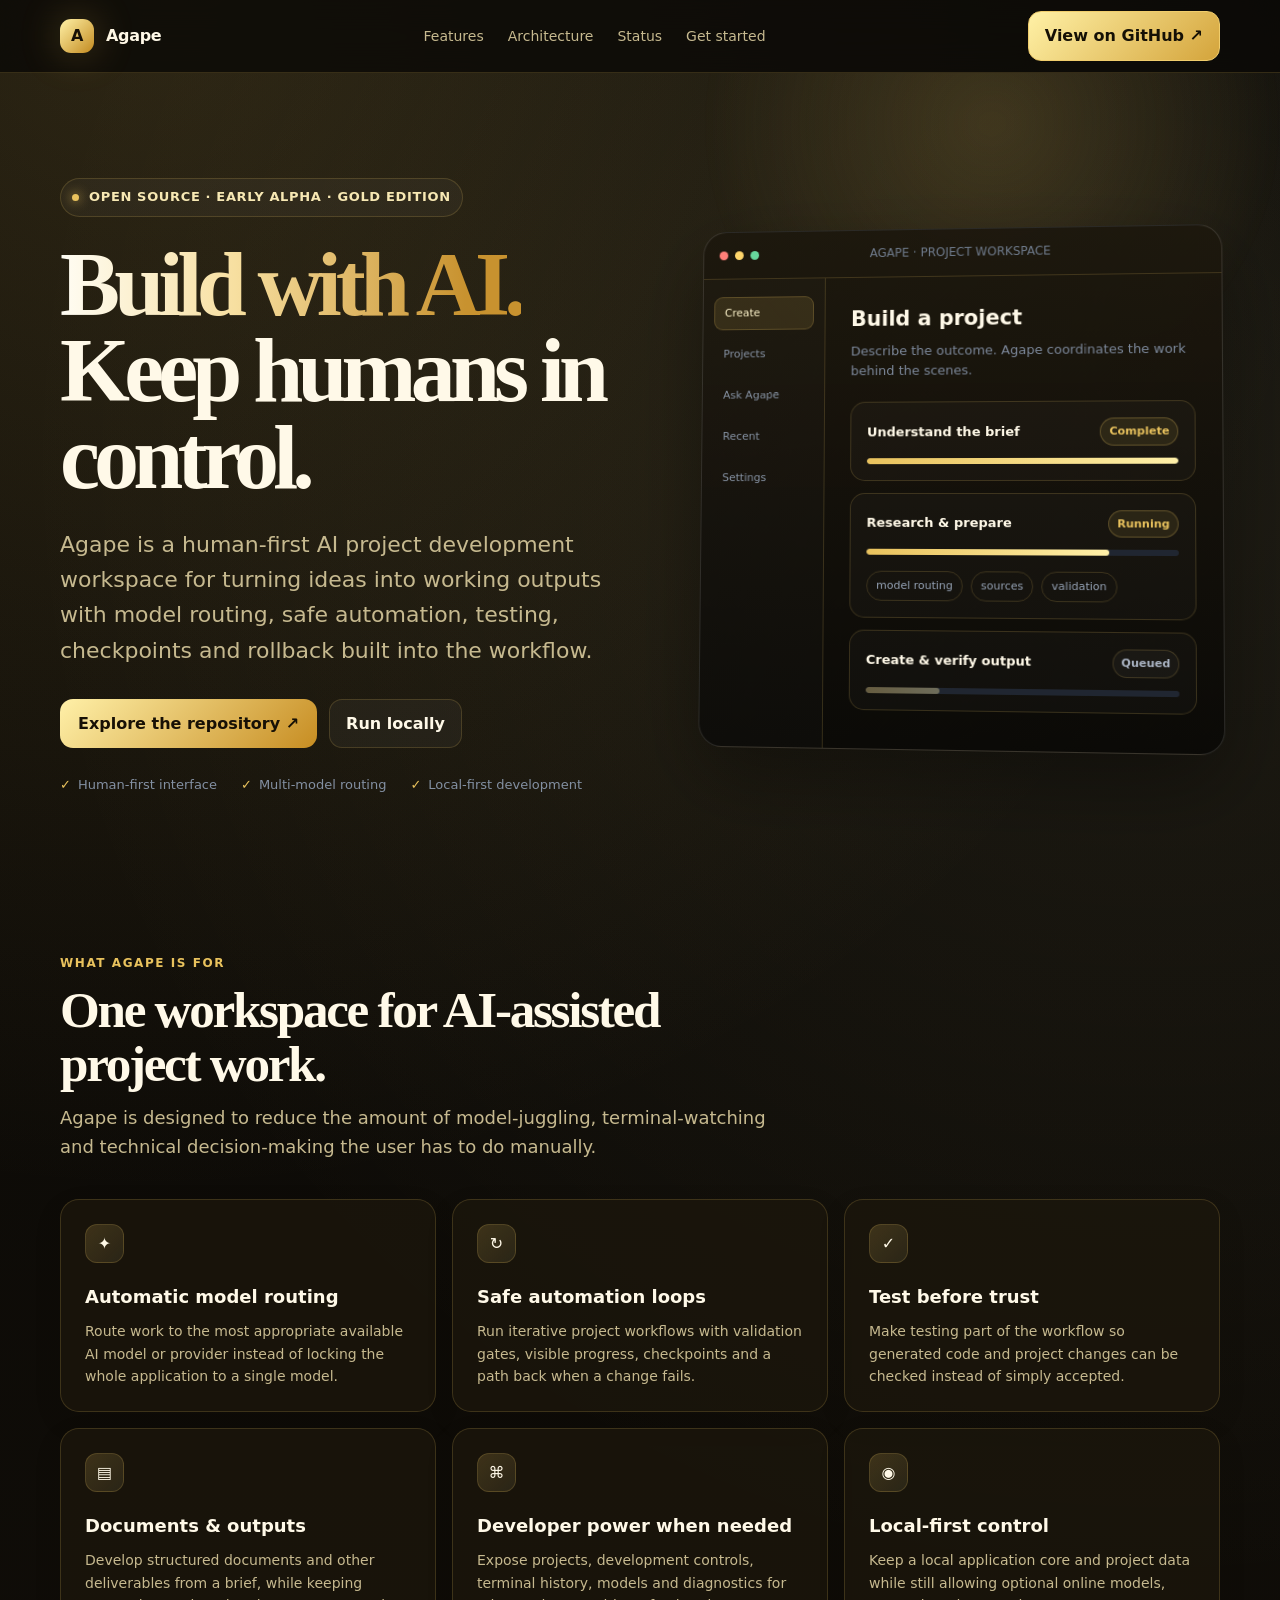
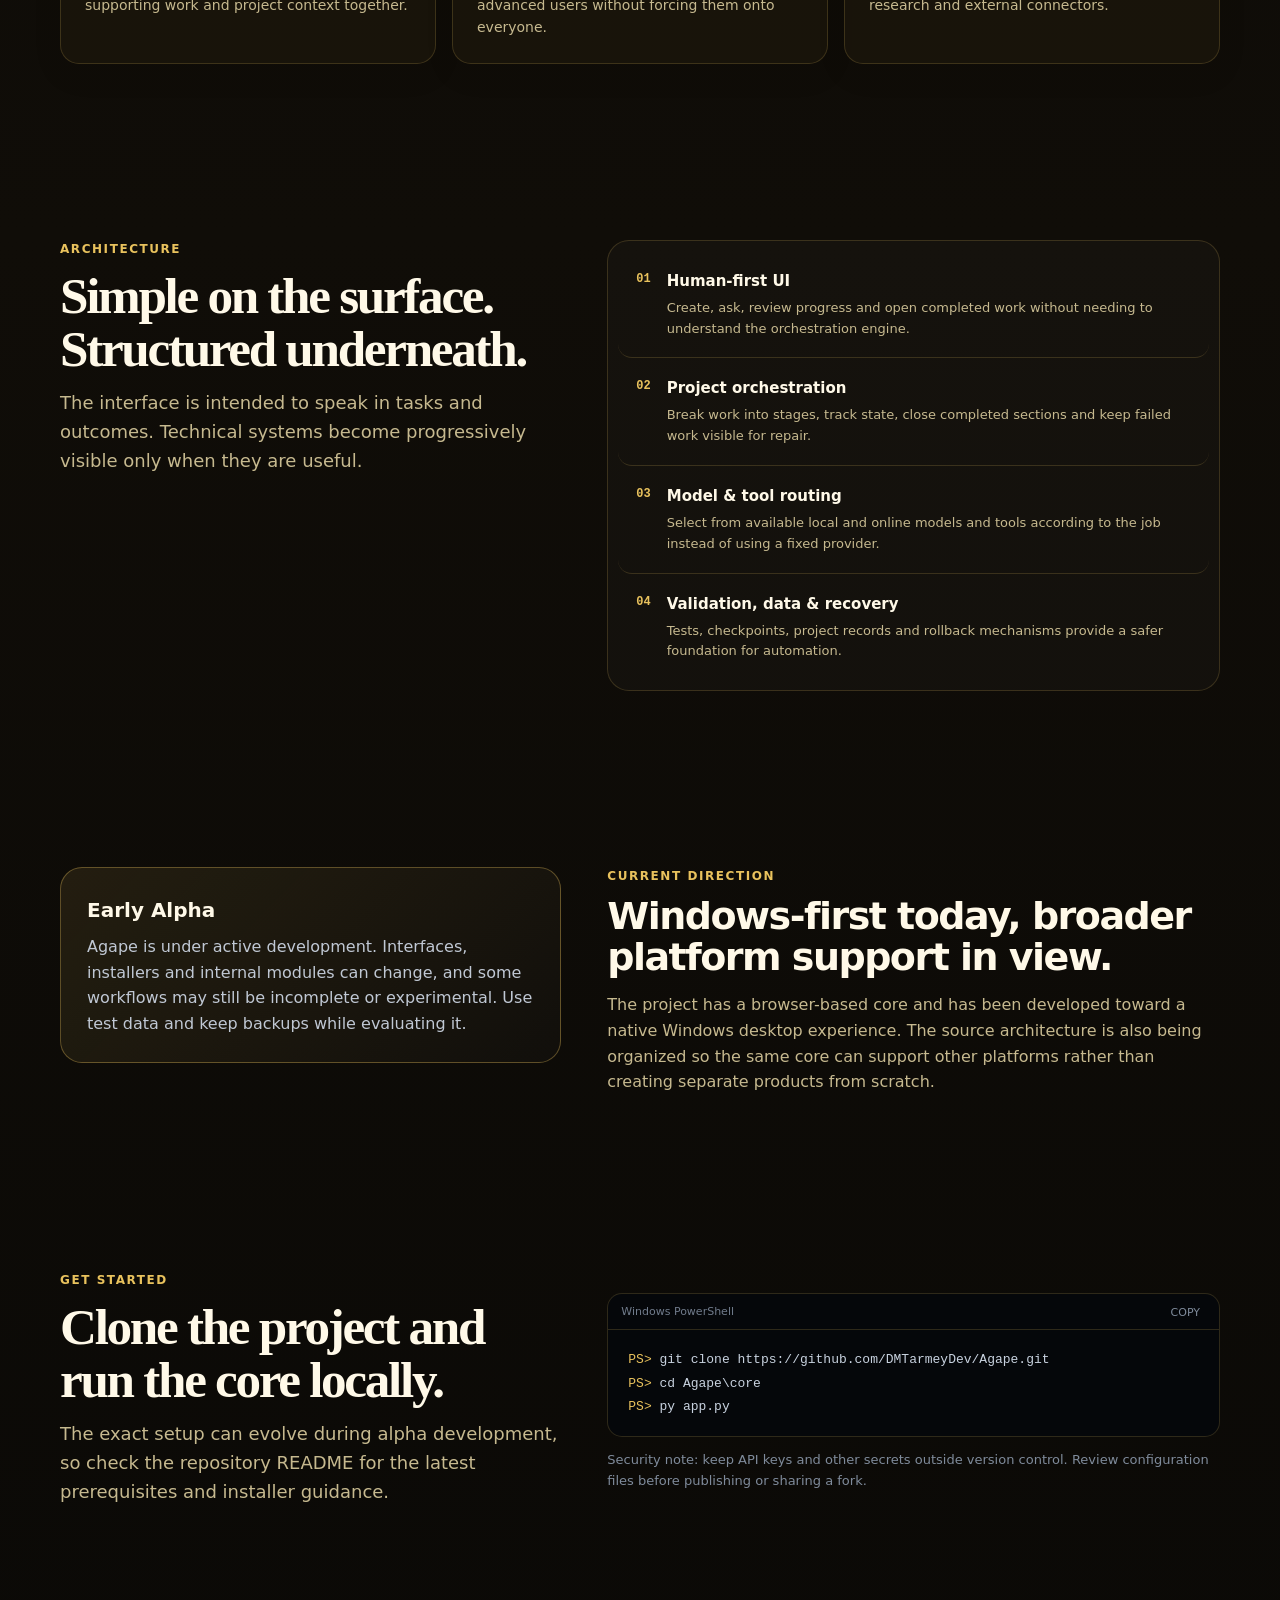
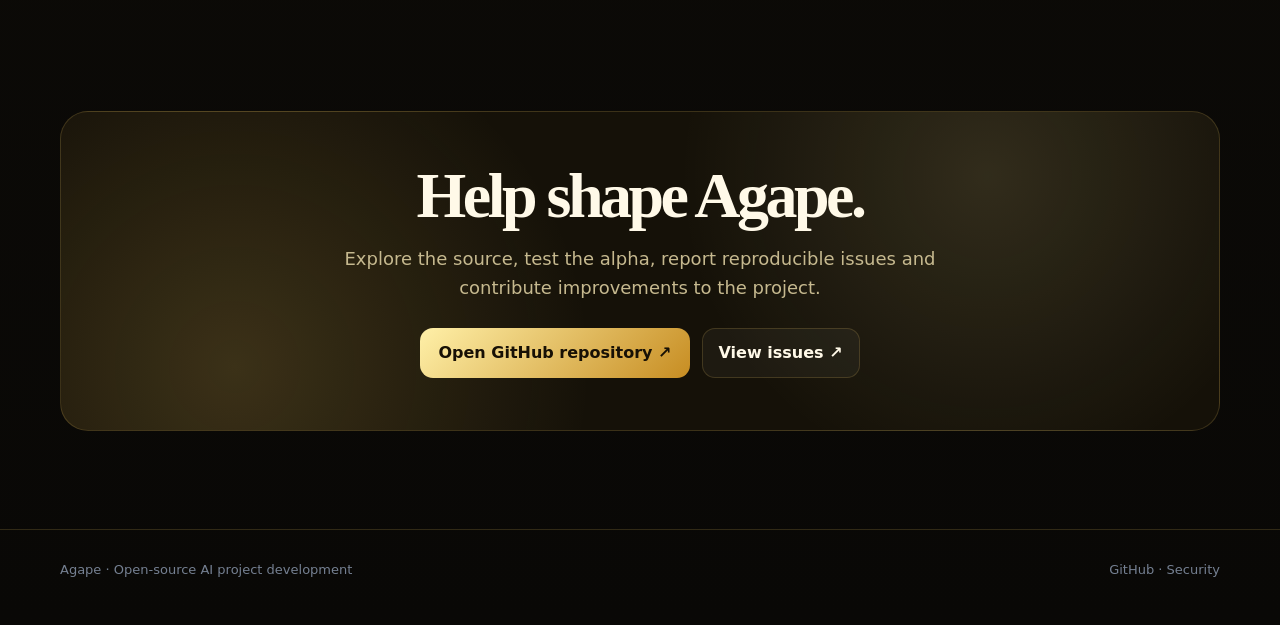
==== website/index.html @ f9513ef5 "Agape latest complete rebuild with recovered projects and runtime fixes" ====
<!doctype html>
<html lang="en">
<head>
  <meta charset="utf-8" />
  <meta name="viewport" content="width=device-width, initial-scale=1" />
  <meta name="description" content="Agape is an open-source AI project development workspace focused on human-first workflows, model routing, safe automation, testing, checkpoints and rollback." />
  <meta name="theme-color" content="#0a0d12" />
  <title>Agape — Premium human-first AI project development</title>
  <style>
    :root{
      --bg:#090806;--bg2:#12100b;--panel:rgba(28,23,13,.76);--panel2:#1b160c;
      --text:#fff9e8;--muted:#c6b98f;--line:rgba(233,194,93,.18);
      --accent:#e9c25d;--accent2:#fff0a8;--warn:#d9a62e;--max:1160px;
      --shadow:0 30px 80px rgba(0,0,0,.35)
    }
    *{box-sizing:border-box} html{scroll-behavior:smooth}
    body{margin:0;background:radial-gradient(circle at 12% 0%,rgba(233,194,93,.16),transparent 30%),radial-gradient(circle at 90% 12%,rgba(255,240,168,.08),transparent 32%),linear-gradient(180deg,#090806 0%,#100d08 48%,#090806 100%);color:var(--text);font:16px/1.6 Inter,ui-sans-serif,system-ui,-apple-system,BlinkMacSystemFont,"Segoe UI",sans-serif}
    a{color:inherit;text-decoration:none} button{font:inherit}
    .wrap{width:min(calc(100% - 40px),var(--max));margin:auto}
    .nav{position:sticky;top:0;z-index:20;background:rgba(9,8,6,.78);backdrop-filter:blur(18px);border-bottom:1px solid var(--line)}
    .navin{height:72px;display:flex;align-items:center;justify-content:space-between;gap:24px}
    .brand{display:flex;align-items:center;gap:12px;font-weight:760;letter-spacing:-.02em}
    .mark{width:34px;height:34px;border-radius:11px;background:linear-gradient(135deg,#fff1a6,#c38b20);box-shadow:0 0 40px rgba(233,194,93,.28);position:relative}
    .mark:after{content:"A";position:absolute;inset:0;display:grid;place-items:center;color:#171005;font-weight:900}
    .links{display:flex;gap:24px;color:var(--muted);font-size:14px}.links a:hover{color:var(--text)}
    .navcta,.btn{display:inline-flex;align-items:center;justify-content:center;gap:9px;border-radius:13px;border:1px solid var(--line);padding:11px 16px;font-weight:700;transition:.2s ease}
    .navcta{background:linear-gradient(135deg,#fff1a6,#d4a43b);color:#151005;border-color:#f0cd6c}.navcta:hover,.btn.primary:hover{transform:translateY(-1px);box-shadow:0 10px 30px rgba(255,255,255,.12)}
    .hero{padding:105px 0 70px;position:relative;overflow:hidden}.hero:before{content:"";position:absolute;inset:-20% -10% auto 45%;height:420px;background:radial-gradient(circle,rgba(233,194,93,.16),transparent 62%);filter:blur(8px);pointer-events:none}
    .hero-grid{display:grid;grid-template-columns:1.05fr .95fr;gap:56px;align-items:center}
    .eyebrow{display:inline-flex;align-items:center;gap:10px;color:#f7e8b3;font-size:13px;font-weight:700;letter-spacing:.05em;text-transform:uppercase;border:1px solid var(--line);background:rgba(255,255,255,.035);padding:8px 11px;border-radius:999px}
    .dot{width:7px;height:7px;background:var(--accent);border-radius:50%;box-shadow:0 0 12px var(--accent)}
    h1{font-family:Georgia,"Times New Roman",serif;font-weight:600;font-size:clamp(52px,7.3vw,90px);line-height:.96;letter-spacing:-.065em;margin:25px 0 26px;max-width:780px}
    .grad{background:linear-gradient(90deg,#fffdf4 0%,#f7dfa0 38%,#c8922f 88%);-webkit-background-clip:text;background-clip:text;color:transparent}
    .lead{font-size:clamp(18px,2vw,22px);color:var(--muted);max-width:700px;margin:0 0 31px}
    .actions{display:flex;flex-wrap:wrap;gap:12px}.btn{background:rgba(255,255,255,.04)}.btn:hover{background:rgba(255,255,255,.075)}.btn.primary{background:linear-gradient(135deg,#fff0a8,#c78d22);color:#171005;border:0;padding:12px 18px}
    .micro{display:flex;flex-wrap:wrap;gap:14px 24px;margin-top:27px;color:#8390a2;font-size:13px}.micro span:before{content:"✓";color:var(--accent);margin-right:7px}
    .app{border:1px solid rgba(255,255,255,.13);background:linear-gradient(180deg,rgba(28,23,13,.96),rgba(10,9,6,.98));border-radius:24px;box-shadow:var(--shadow);overflow:hidden;transform:perspective(1100px) rotateY(-4deg) rotateX(2deg)}
    .appbar{height:48px;border-bottom:1px solid var(--line);display:flex;align-items:center;padding:0 16px;gap:7px}.lamp{width:9px;height:9px;border-radius:50%;background:#344052}.lamp:first-child{background:#ff7f78}.lamp:nth-child(2){background:#ffd66b}.lamp:nth-child(3){background:#67d79d}.apptitle{margin:auto;color:#6f7b8c;font-size:12px;padding-right:46px}
    .appbody{display:grid;grid-template-columns:126px 1fr;min-height:440px}.side{border-right:1px solid var(--line);padding:18px 11px;background:rgba(255,255,255,.012)}
    .side .mini{height:34px;border-radius:9px;margin-bottom:8px;color:#8894a5;font-size:11px;display:flex;align-items:center;padding:0 10px}.side .mini.on{background:rgba(233,194,93,.12);color:#fff5cc;border:1px solid rgba(233,194,93,.22)}
    .stage{padding:26px}.stage h3{margin:0 0 5px;font-size:21px}.stage p{margin:0 0 20px;color:#7d899b;font-size:13px}
    .task{border:1px solid var(--line);border-radius:15px;background:rgba(255,255,255,.025);padding:16px;margin-bottom:12px}.taskhead{display:flex;justify-content:space-between;align-items:center;font-size:13px;font-weight:750}.status{color:var(--accent);font-size:11px;border:1px solid rgba(233,194,93,.28);background:rgba(233,194,93,.09);border-radius:999px;padding:4px 8px}.bar{height:6px;background:#202631;border-radius:99px;margin-top:12px;overflow:hidden}.bar i{display:block;height:100%;width:78%;background:linear-gradient(90deg,var(--accent),var(--accent2));border-radius:99px}.chips{display:flex;gap:8px;flex-wrap:wrap;margin-top:16px}.chip{font-size:11px;color:#95a2b5;border:1px solid var(--line);border-radius:999px;padding:5px 9px}
    section{padding:88px 0}.section-head{max-width:720px;margin-bottom:38px}.kicker{color:var(--accent);font-size:12px;letter-spacing:.13em;text-transform:uppercase;font-weight:800}.section-head h2{font-family:Georgia,"Times New Roman",serif;font-weight:600;font-size:clamp(34px,4vw,52px);letter-spacing:-.045em;line-height:1.04;margin:10px 0 14px}.section-head p{color:var(--muted);font-size:18px;margin:0}
    .grid3{display:grid;grid-template-columns:repeat(3,1fr);gap:16px}.card{border:1px solid var(--line);background:var(--panel);border-radius:19px;padding:24px;min-height:210px;box-shadow:0 10px 30px rgba(0,0,0,.08)}.icon{width:39px;height:39px;border-radius:12px;display:grid;place-items:center;background:linear-gradient(135deg,rgba(233,194,93,.18),rgba(255,240,168,.08));border:1px solid var(--line);margin-bottom:20px}.card h3{font-size:18px;margin:0 0 8px}.card p{color:var(--muted);font-size:14px;margin:0}
    .split{display:grid;grid-template-columns:.9fr 1.1fr;gap:46px;align-items:start}.stack{border:1px solid var(--line);border-radius:22px;background:rgba(255,255,255,.025);padding:10px}.layer{display:flex;gap:16px;padding:18px;border-radius:14px;border-bottom:1px solid var(--line)}.layer:last-child{border-bottom:0}.num{font:700 12px/1 ui-monospace,monospace;color:var(--accent);padding-top:4px}.layer h4{margin:0 0 5px;font-size:15px}.layer p{margin:0;color:var(--muted);font-size:13px}
    .callout{border:1px solid rgba(233,194,93,.34);background:linear-gradient(135deg,rgba(233,194,93,.10),rgba(255,255,255,.02));border-radius:22px;padding:26px}.callout strong{display:block;font-size:20px;margin-bottom:8px}.callout p{margin:0;color:#c0c8d4}
    .terminal{margin-top:22px;background:#05070a;border:1px solid var(--line);border-radius:15px;overflow:hidden}.termbar{padding:9px 13px;border-bottom:1px solid var(--line);font-size:11px;color:#717c8c}.code{padding:18px 20px;font:13px/1.8 ui-monospace,SFMono-Regular,Consolas,monospace;color:#c8d2df;overflow:auto}.prompt{color:var(--accent)}.copy{float:right;border:0;background:none;color:#7f8b9b;cursor:pointer;font-size:11px}.copy:hover{color:#fff}
    .cta{padding:78px 0 98px}.ctabox{border:1px solid var(--line);border-radius:28px;padding:52px;background:radial-gradient(circle at 80% 20%,rgba(255,240,168,.12),transparent 32%),radial-gradient(circle at 15% 80%,rgba(233,194,93,.18),transparent 35%),#151108;text-align:center}.ctabox h2{font-family:Georgia,"Times New Roman",serif;font-weight:600;font-size:clamp(38px,5vw,64px);line-height:1;letter-spacing:-.055em;margin:0 0 17px}.ctabox p{color:var(--muted);font-size:18px;max-width:650px;margin:0 auto 26px}
    footer{border-top:1px solid var(--line);padding:30px 0 44px;color:#758092;font-size:13px}.foot{display:flex;justify-content:space-between;gap:20px;flex-wrap:wrap}.foot a:hover{color:#fff}
    .reveal{opacity:0;transform:translateY(14px);transition:.55s ease}.reveal.in{opacity:1;transform:none}
    @media (max-width:900px){.links{display:none}.hero{padding-top:76px}.hero-grid,.split{grid-template-columns:1fr}.app{transform:none;max-width:650px}.grid3{grid-template-columns:1fr 1fr}.appbody{min-height:390px}.ctabox{padding:42px 24px}}
    @media (max-width:620px){.wrap{width:min(calc(100% - 26px),var(--max))}.navin{height:64px}.navcta{font-size:13px;padding:9px 12px}h1{font-size:52px}.hero{padding:58px 0 45px}.grid3{grid-template-columns:1fr}.appbody{grid-template-columns:92px 1fr}.stage{padding:18px}.side{padding:12px 8px}.side .mini{padding:0 7px;font-size:9px}.section-head p,.lead{font-size:17px}section{padding:66px 0}.ctabox h2{font-family:Georgia,"Times New Roman",serif;font-weight:600;font-size:42px}}
  </style>
</head>
<body>
  <nav class="nav">
    <div class="wrap navin">
      <a class="brand" href="#top" aria-label="Agape home"><span class="mark"></span><span>Agape</span></a>
      <div class="links"><a href="#features">Features</a><a href="#architecture">Architecture</a><a href="#status">Status</a><a href="#start">Get started</a></div>
      <a class="navcta" href="https://github.com/DMTarmeyDev/Agape" target="_blank" rel="noopener">View on GitHub ↗</a>
    </div>
  </nav>

  <main id="top">
    <header class="hero">
      <div class="wrap hero-grid">
        <div>
          <div class="eyebrow"><span class="dot"></span> Open source · Early alpha · Gold edition</div>
          <h1><span class="grad">Build with AI.</span><br>Keep humans in control.</h1>
          <p class="lead">Agape is a human-first AI project development workspace for turning ideas into working outputs with model routing, safe automation, testing, checkpoints and rollback built into the workflow.</p>
          <div class="actions">
            <a class="btn primary" href="https://github.com/DMTarmeyDev/Agape" target="_blank" rel="noopener">Explore the repository ↗</a>
            <a class="btn" href="#start">Run locally</a>
          </div>
          <div class="micro"><span>Human-first interface</span><span>Multi-model routing</span><span>Local-first development</span></div>
        </div>

        <div class="app" aria-label="Illustrative Agape interface">
          <div class="appbar"><i class="lamp"></i><i class="lamp"></i><i class="lamp"></i><span class="apptitle">AGAPE · PROJECT WORKSPACE</span></div>
          <div class="appbody">
            <aside class="side"><div class="mini on">Create</div><div class="mini">Projects</div><div class="mini">Ask Agape</div><div class="mini">Recent</div><div class="mini">Settings</div></aside>
            <div class="stage">
              <h3>Build a project</h3><p>Describe the outcome. Agape coordinates the work behind the scenes.</p>
              <div class="task"><div class="taskhead"><span>Understand the brief</span><span class="status">Complete</span></div><div class="bar"><i style="width:100%"></i></div></div>
              <div class="task"><div class="taskhead"><span>Research & prepare</span><span class="status">Running</span></div><div class="bar"><i></i></div><div class="chips"><span class="chip">model routing</span><span class="chip">sources</span><span class="chip">validation</span></div></div>
              <div class="task"><div class="taskhead"><span>Create & verify output</span><span class="status" style="color:#aab4c3;border-color:var(--line);background:rgba(255,255,255,.03)">Queued</span></div><div class="bar"><i style="width:24%;opacity:.35"></i></div></div>
            </div>
          </div>
        </div>
      </div>
    </header>

    <section id="features">
      <div class="wrap">
        <div class="section-head reveal"><div class="kicker">What Agape is for</div><h2>One workspace for AI-assisted project work.</h2><p>Agape is designed to reduce the amount of model-juggling, terminal-watching and technical decision-making the user has to do manually.</p></div>
        <div class="grid3">
          <article class="card reveal"><div class="icon">✦</div><h3>Automatic model routing</h3><p>Route work to the most appropriate available AI model or provider instead of locking the whole application to a single model.</p></article>
          <article class="card reveal"><div class="icon">↻</div><h3>Safe automation loops</h3><p>Run iterative project workflows with validation gates, visible progress, checkpoints and a path back when a change fails.</p></article>
          <article class="card reveal"><div class="icon">✓</div><h3>Test before trust</h3><p>Make testing part of the workflow so generated code and project changes can be checked instead of simply accepted.</p></article>
          <article class="card reveal"><div class="icon">▤</div><h3>Documents & outputs</h3><p>Develop structured documents and other deliverables from a brief, while keeping supporting work and project context together.</p></article>
          <article class="card reveal"><div class="icon">⌘</div><h3>Developer power when needed</h3><p>Expose projects, development controls, terminal history, models and diagnostics for advanced users without forcing them onto everyone.</p></article>
          <article class="card reveal"><div class="icon">◉</div><h3>Local-first control</h3><p>Keep a local application core and project data while still allowing optional online models, research and external connectors.</p></article>
        </div>
      </div>
    </section>

    <section id="architecture">
      <div class="wrap split">
        <div class="section-head reveal"><div class="kicker">Architecture</div><h2>Simple on the surface. Structured underneath.</h2><p>The interface is intended to speak in tasks and outcomes. Technical systems become progressively visible only when they are useful.</p></div>
        <div class="stack reveal">
          <div class="layer"><div class="num">01</div><div><h4>Human-first UI</h4><p>Create, ask, review progress and open completed work without needing to understand the orchestration engine.</p></div></div>
          <div class="layer"><div class="num">02</div><div><h4>Project orchestration</h4><p>Break work into stages, track state, close completed sections and keep failed work visible for repair.</p></div></div>
          <div class="layer"><div class="num">03</div><div><h4>Model & tool routing</h4><p>Select from available local and online models and tools according to the job instead of using a fixed provider.</p></div></div>
          <div class="layer"><div class="num">04</div><div><h4>Validation, data & recovery</h4><p>Tests, checkpoints, project records and rollback mechanisms provide a safer foundation for automation.</p></div></div>
        </div>
      </div>
    </section>

    <section id="status">
      <div class="wrap split">
        <div class="callout reveal"><strong>Early Alpha</strong><p>Agape is under active development. Interfaces, installers and internal modules can change, and some workflows may still be incomplete or experimental. Use test data and keep backups while evaluating it.</p></div>
        <div class="reveal"><div class="kicker">Current direction</div><h2 style="font-size:38px;letter-spacing:-.04em;line-height:1.08;margin:10px 0 14px">Windows-first today, broader platform support in view.</h2><p style="color:var(--muted);margin:0">The project has a browser-based core and has been developed toward a native Windows desktop experience. The source architecture is also being organized so the same core can support other platforms rather than creating separate products from scratch.</p></div>
      </div>
    </section>

    <section id="start">
      <div class="wrap split">
        <div class="section-head reveal"><div class="kicker">Get started</div><h2>Clone the project and run the core locally.</h2><p>The exact setup can evolve during alpha development, so check the repository README for the latest prerequisites and installer guidance.</p></div>
        <div class="reveal">
          <div class="terminal">
            <div class="termbar">Windows PowerShell <button class="copy" data-copy="git clone https://github.com/DMTarmeyDev/Agape.git\ncd Agape\\core\npy app.py">COPY</button></div>
            <div class="code"><span class="prompt">PS&gt;</span> git clone https://github.com/DMTarmeyDev/Agape.git<br><span class="prompt">PS&gt;</span> cd Agape\core<br><span class="prompt">PS&gt;</span> py app.py</div>
          </div>
          <p style="color:#7f8b9b;font-size:13px;margin-top:13px">Security note: keep API keys and other secrets outside version control. Review configuration files before publishing or sharing a fork.</p>
        </div>
      </div>
    </section>

    <section class="cta">
      <div class="wrap">
        <div class="ctabox reveal"><h2>Help shape Agape.</h2><p>Explore the source, test the alpha, report reproducible issues and contribute improvements to the project.</p><div class="actions" style="justify-content:center"><a class="btn primary" href="https://github.com/DMTarmeyDev/Agape" target="_blank" rel="noopener">Open GitHub repository ↗</a><a class="btn" href="https://github.com/DMTarmeyDev/Agape/issues" target="_blank" rel="noopener">View issues ↗</a></div></div>
      </div>
    </section>
  </main>

  <footer><div class="wrap foot"><div>Agape · Open-source AI project development</div><div><a href="https://github.com/DMTarmeyDev/Agape" target="_blank" rel="noopener">GitHub</a> · <a href="https://github.com/DMTarmeyDev/Agape/blob/main/SECURITY.md" target="_blank" rel="noopener">Security</a></div></div></footer>

  <script>
    const io=new IntersectionObserver(es=>es.forEach(e=>{if(e.isIntersecting)e.target.classList.add('in')}),{threshold:.12});
    document.querySelectorAll('.reveal').forEach(el=>io.observe(el));
    document.querySelectorAll('.copy').forEach(b=>b.addEventListener('click',async()=>{try{await navigator.clipboard.writeText(b.dataset.copy);const old=b.textContent;b.textContent='COPIED';setTimeout(()=>b.textContent=old,1400)}catch(e){}}));
  </script>
</body>
</html>
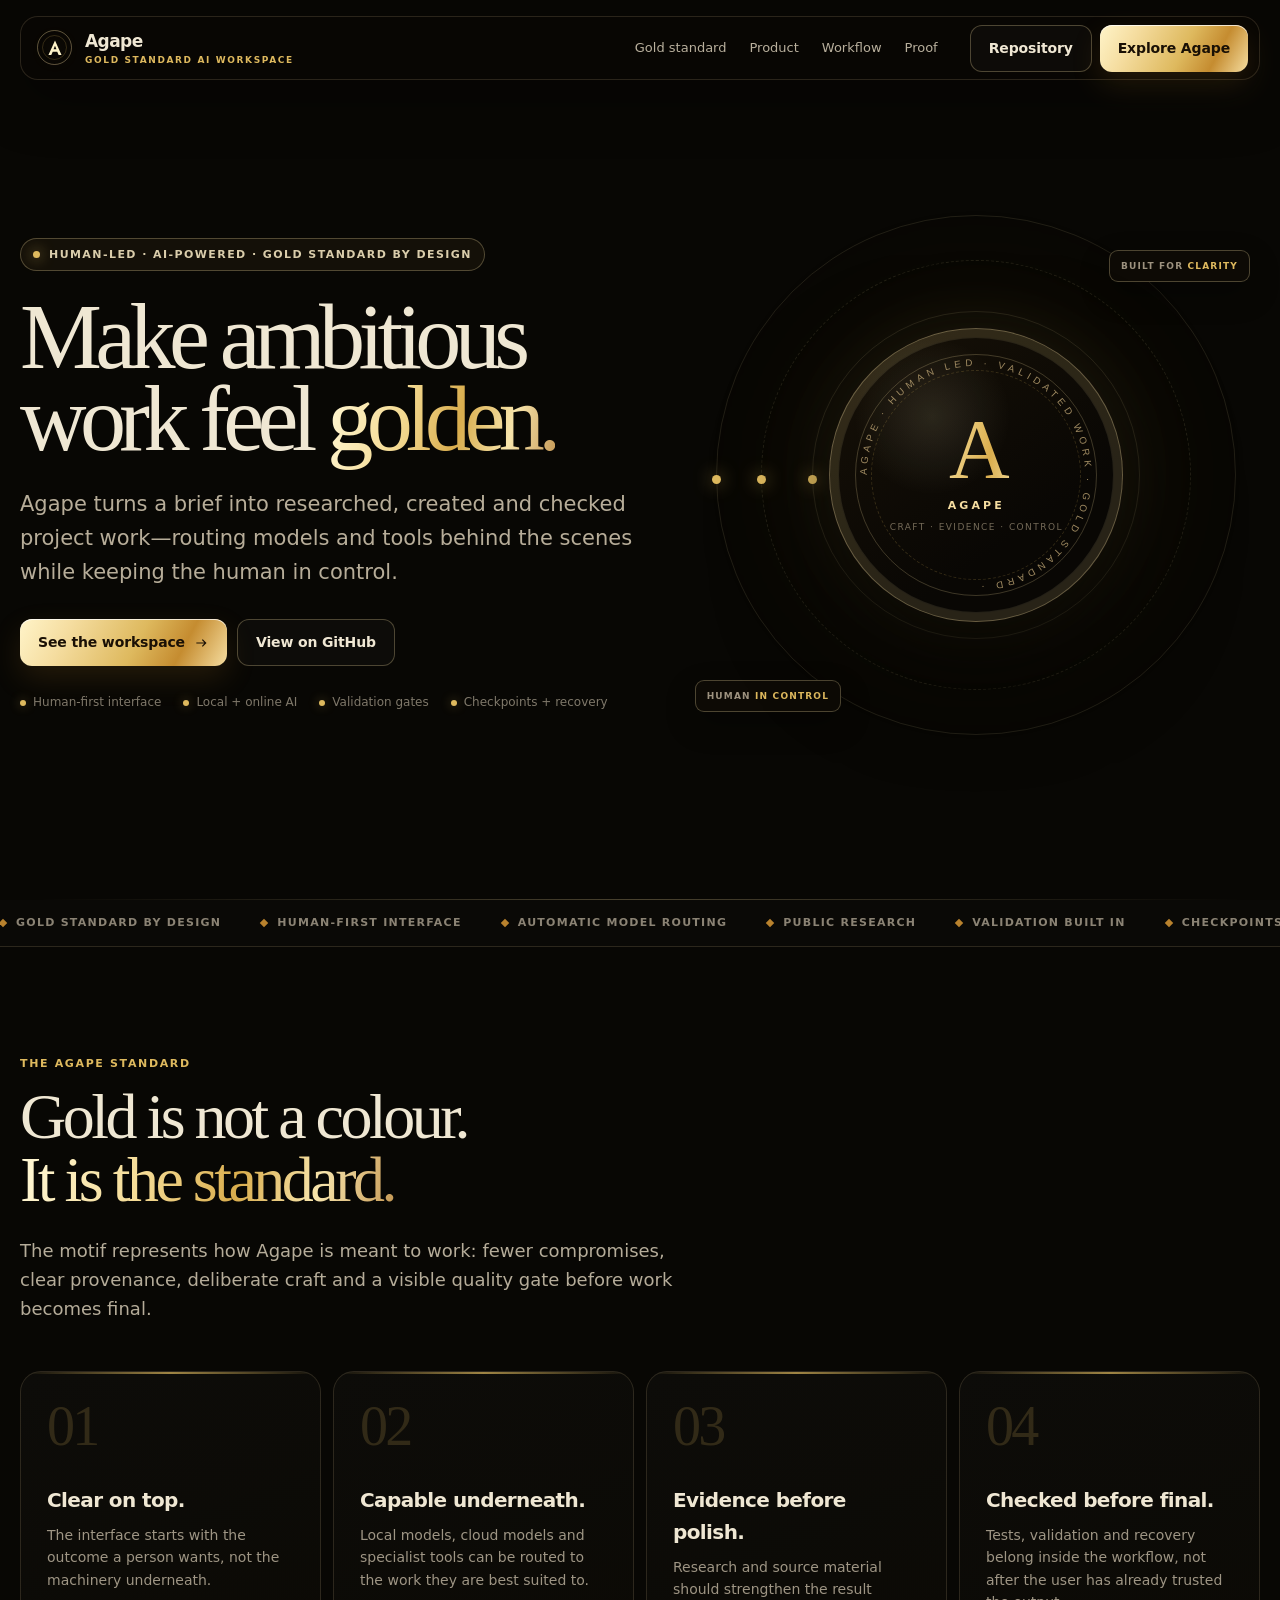
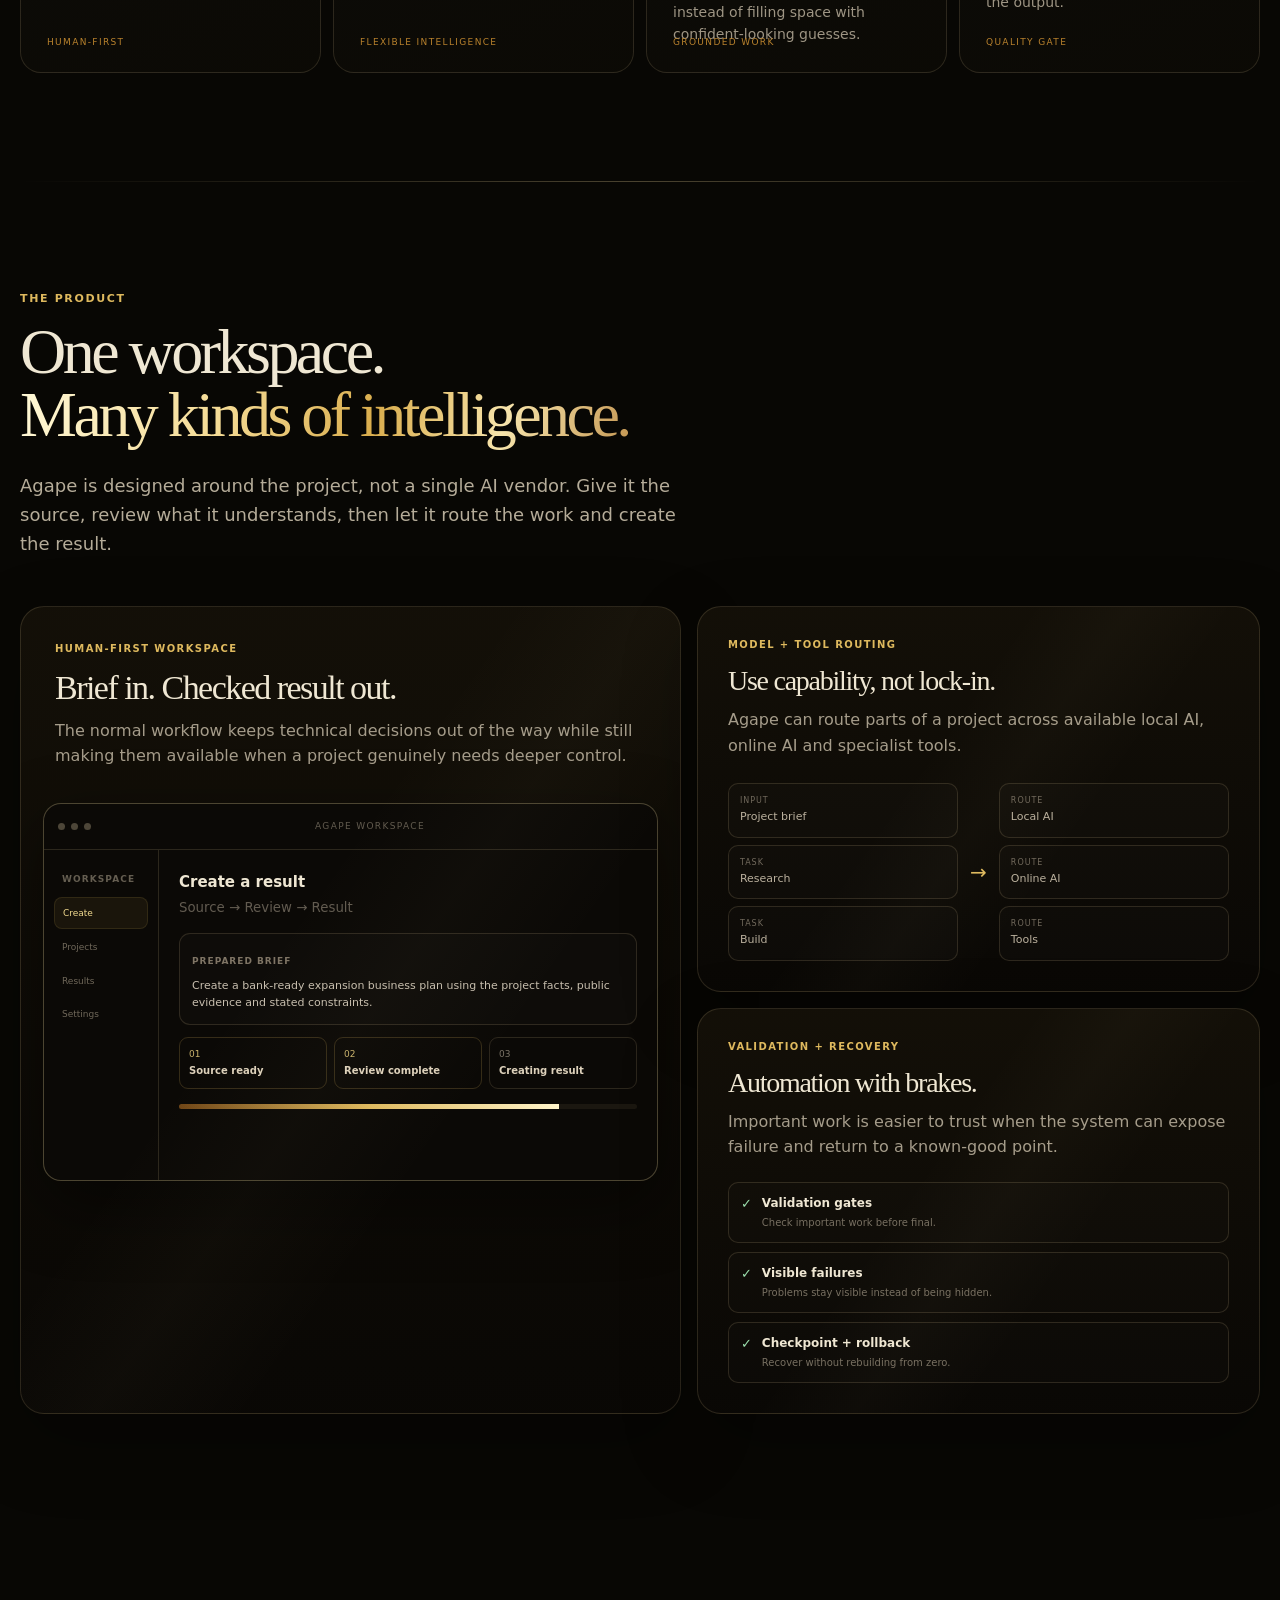
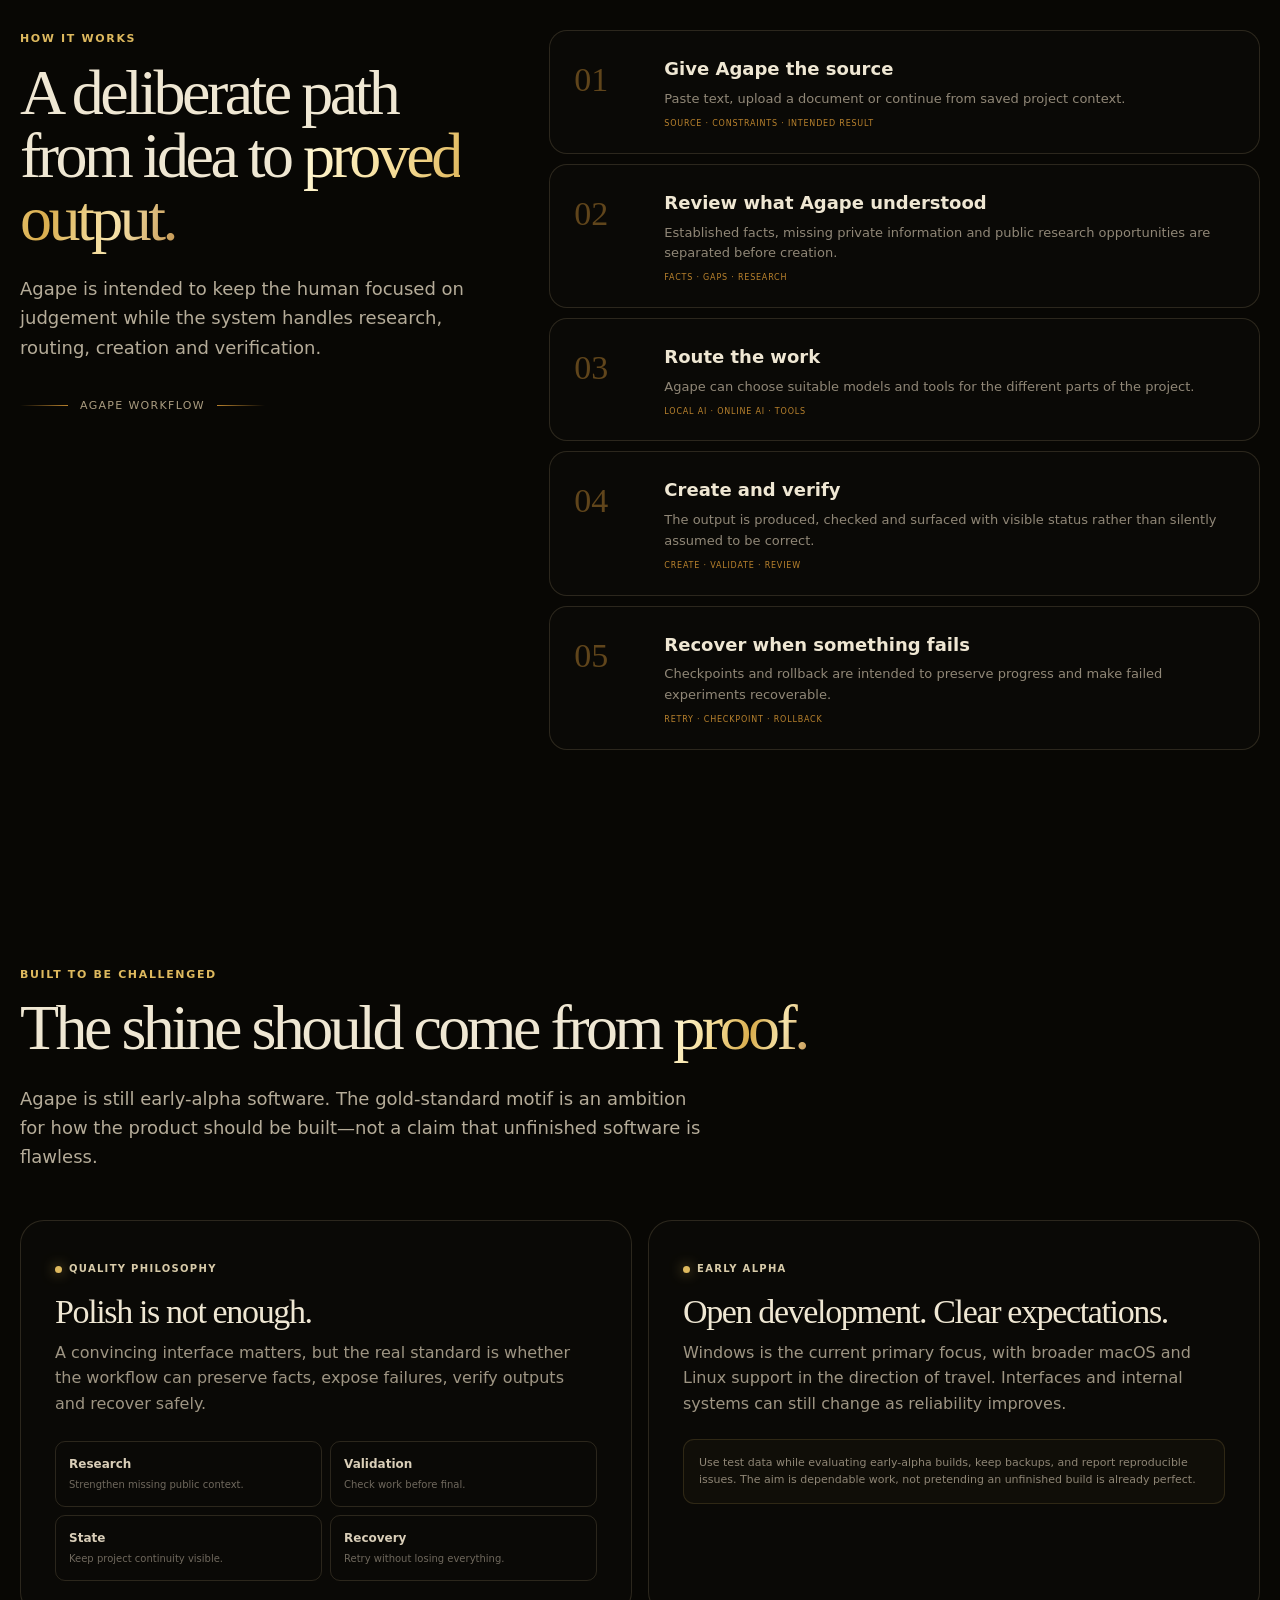
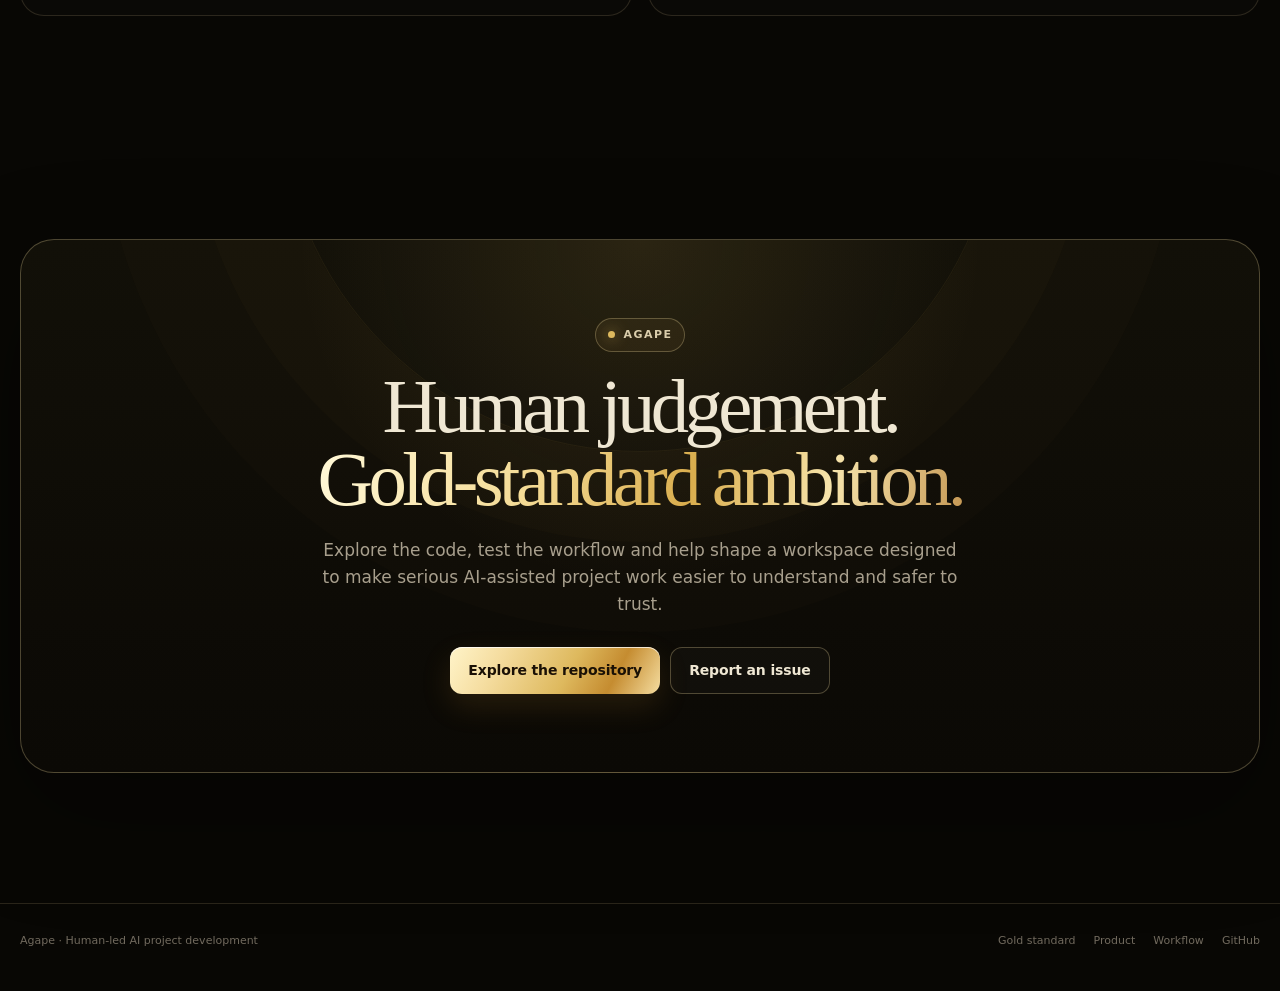
==== commit 9cf4f97f: "Agape v5.6.1 R2.4.3 - reliability, install profiles, web router and gold site" ====
--- a/website/index.html
+++ b/website/index.html
@@ -3,152 +3,236 @@
 <head>
   <meta charset="utf-8" />
   <meta name="viewport" content="width=device-width, initial-scale=1" />
-  <meta name="description" content="Agape is an open-source AI project development workspace focused on human-first workflows, model routing, safe automation, testing, checkpoints and rollback." />
-  <meta name="theme-color" content="#0a0d12" />
-  <title>Agape — Premium human-first AI project development</title>
+  <meta name="description" content="Agape is a human-first AI project workspace for research, creation, model routing, validation, checkpoints and safe automation." />
+  <meta name="theme-color" content="#090704" />
+  <meta name="color-scheme" content="dark" />
+  <meta property="og:title" content="Agape — The gold standard for human-led AI work" />
+  <meta property="og:description" content="One human-first workspace for briefs, research, model routing, creation, validation and recovery." />
+  <meta property="og:type" content="website" />
+  <meta property="og:url" content="https://github.com/DMTarmeyDev/Agape" />
+  <link rel="icon" href="data:image/svg+xml,%3Csvg xmlns='http://www.w3.org/2000/svg' viewBox='0 0 64 64'%3E%3Crect width='64' height='64' rx='18' fill='%23090704'/%3E%3Ccircle cx='32' cy='32' r='23' fill='none' stroke='%23D8B35D' stroke-width='2'/%3E%3Cpath d='M32 13 49 49h-7.4l-3.7-8.3H26L22.3 49H15L32 13Zm0 13.1-3.8 8.7h7.6L32 26.1Z' fill='%23F4DE99'/%3E%3C/svg%3E" />
+  <title>Agape — The gold standard for human-led AI work</title>
   <style>
     :root{
-      --bg:#090806;--bg2:#12100b;--panel:rgba(28,23,13,.76);--panel2:#1b160c;
-      --text:#fff9e8;--muted:#c6b98f;--line:rgba(233,194,93,.18);
-      --accent:#e9c25d;--accent2:#fff0a8;--warn:#d9a62e;--max:1160px;
-      --shadow:0 30px 80px rgba(0,0,0,.35)
+      --ink:#080704;
+      --ink-2:#0e0b06;
+      --ink-3:#151006;
+      --panel:#11100c;
+      --ivory:#fff7df;
+      --cream:#efe7d3;
+      --muted:#a99f8b;
+      --dim:#766f62;
+      --gold-0:#fff4c9;
+      --gold-1:#f5dda0;
+      --gold-2:#deb95e;
+      --gold-3:#b9822d;
+      --gold-4:#6f4516;
+      --line:rgba(245,221,160,.14);
+      --line-2:rgba(245,221,160,.28);
+      --line-3:rgba(245,221,160,.48);
+      --glow:rgba(222,185,94,.15);
+      --success:#9bdfad;
+      --max:1240px;
+      --r:24px;
+      --serif:Georgia,"Times New Roman",serif;
+      --sans:Inter,ui-sans-serif,system-ui,-apple-system,BlinkMacSystemFont,"Segoe UI",sans-serif;
     }
-    *{box-sizing:border-box} html{scroll-behavior:smooth}
-    body{margin:0;background:radial-gradient(circle at 12% 0%,rgba(233,194,93,.16),transparent 30%),radial-gradient(circle at 90% 12%,rgba(255,240,168,.08),transparent 32%),linear-gradient(180deg,#090806 0%,#100d08 48%,#090806 100%);color:var(--text);font:16px/1.6 Inter,ui-sans-serif,system-ui,-apple-system,BlinkMacSystemFont,"Segoe UI",sans-serif}
-    a{color:inherit;text-decoration:none} button{font:inherit}
-    .wrap{width:min(calc(100% - 40px),var(--max));margin:auto}
-    .nav{position:sticky;top:0;z-index:20;background:rgba(9,8,6,.78);backdrop-filter:blur(18px);border-bottom:1px solid var(--line)}
-    .navin{height:72px;display:flex;align-items:center;justify-content:space-between;gap:24px}
-    .brand{display:flex;align-items:center;gap:12px;font-weight:760;letter-spacing:-.02em}
-    .mark{width:34px;height:34px;border-radius:11px;background:linear-gradient(135deg,#fff1a6,#c38b20);box-shadow:0 0 40px rgba(233,194,93,.28);position:relative}
-    .mark:after{content:"A";position:absolute;inset:0;display:grid;place-items:center;color:#171005;font-weight:900}
-    .links{display:flex;gap:24px;color:var(--muted);font-size:14px}.links a:hover{color:var(--text)}
-    .navcta,.btn{display:inline-flex;align-items:center;justify-content:center;gap:9px;border-radius:13px;border:1px solid var(--line);padding:11px 16px;font-weight:700;transition:.2s ease}
-    .navcta{background:linear-gradient(135deg,#fff1a6,#d4a43b);color:#151005;border-color:#f0cd6c}.navcta:hover,.btn.primary:hover{transform:translateY(-1px);box-shadow:0 10px 30px rgba(255,255,255,.12)}
-    .hero{padding:105px 0 70px;position:relative;overflow:hidden}.hero:before{content:"";position:absolute;inset:-20% -10% auto 45%;height:420px;background:radial-gradient(circle,rgba(233,194,93,.16),transparent 62%);filter:blur(8px);pointer-events:none}
-    .hero-grid{display:grid;grid-template-columns:1.05fr .95fr;gap:56px;align-items:center}
-    .eyebrow{display:inline-flex;align-items:center;gap:10px;color:#f7e8b3;font-size:13px;font-weight:700;letter-spacing:.05em;text-transform:uppercase;border:1px solid var(--line);background:rgba(255,255,255,.035);padding:8px 11px;border-radius:999px}
-    .dot{width:7px;height:7px;background:var(--accent);border-radius:50%;box-shadow:0 0 12px var(--accent)}
-    h1{font-family:Georgia,"Times New Roman",serif;font-weight:600;font-size:clamp(52px,7.3vw,90px);line-height:.96;letter-spacing:-.065em;margin:25px 0 26px;max-width:780px}
-    .grad{background:linear-gradient(90deg,#fffdf4 0%,#f7dfa0 38%,#c8922f 88%);-webkit-background-clip:text;background-clip:text;color:transparent}
-    .lead{font-size:clamp(18px,2vw,22px);color:var(--muted);max-width:700px;margin:0 0 31px}
-    .actions{display:flex;flex-wrap:wrap;gap:12px}.btn{background:rgba(255,255,255,.04)}.btn:hover{background:rgba(255,255,255,.075)}.btn.primary{background:linear-gradient(135deg,#fff0a8,#c78d22);color:#171005;border:0;padding:12px 18px}
-    .micro{display:flex;flex-wrap:wrap;gap:14px 24px;margin-top:27px;color:#8390a2;font-size:13px}.micro span:before{content:"✓";color:var(--accent);margin-right:7px}
-    .app{border:1px solid rgba(255,255,255,.13);background:linear-gradient(180deg,rgba(28,23,13,.96),rgba(10,9,6,.98));border-radius:24px;box-shadow:var(--shadow);overflow:hidden;transform:perspective(1100px) rotateY(-4deg) rotateX(2deg)}
-    .appbar{height:48px;border-bottom:1px solid var(--line);display:flex;align-items:center;padding:0 16px;gap:7px}.lamp{width:9px;height:9px;border-radius:50%;background:#344052}.lamp:first-child{background:#ff7f78}.lamp:nth-child(2){background:#ffd66b}.lamp:nth-child(3){background:#67d79d}.apptitle{margin:auto;color:#6f7b8c;font-size:12px;padding-right:46px}
-    .appbody{display:grid;grid-template-columns:126px 1fr;min-height:440px}.side{border-right:1px solid var(--line);padding:18px 11px;background:rgba(255,255,255,.012)}
-    .side .mini{height:34px;border-radius:9px;margin-bottom:8px;color:#8894a5;font-size:11px;display:flex;align-items:center;padding:0 10px}.side .mini.on{background:rgba(233,194,93,.12);color:#fff5cc;border:1px solid rgba(233,194,93,.22)}
-    .stage{padding:26px}.stage h3{margin:0 0 5px;font-size:21px}.stage p{margin:0 0 20px;color:#7d899b;font-size:13px}
-    .task{border:1px solid var(--line);border-radius:15px;background:rgba(255,255,255,.025);padding:16px;margin-bottom:12px}.taskhead{display:flex;justify-content:space-between;align-items:center;font-size:13px;font-weight:750}.status{color:var(--accent);font-size:11px;border:1px solid rgba(233,194,93,.28);background:rgba(233,194,93,.09);border-radius:999px;padding:4px 8px}.bar{height:6px;background:#202631;border-radius:99px;margin-top:12px;overflow:hidden}.bar i{display:block;height:100%;width:78%;background:linear-gradient(90deg,var(--accent),var(--accent2));border-radius:99px}.chips{display:flex;gap:8px;flex-wrap:wrap;margin-top:16px}.chip{font-size:11px;color:#95a2b5;border:1px solid var(--line);border-radius:999px;padding:5px 9px}
-    section{padding:88px 0}.section-head{max-width:720px;margin-bottom:38px}.kicker{color:var(--accent);font-size:12px;letter-spacing:.13em;text-transform:uppercase;font-weight:800}.section-head h2{font-family:Georgia,"Times New Roman",serif;font-weight:600;font-size:clamp(34px,4vw,52px);letter-spacing:-.045em;line-height:1.04;margin:10px 0 14px}.section-head p{color:var(--muted);font-size:18px;margin:0}
-    .grid3{display:grid;grid-template-columns:repeat(3,1fr);gap:16px}.card{border:1px solid var(--line);background:var(--panel);border-radius:19px;padding:24px;min-height:210px;box-shadow:0 10px 30px rgba(0,0,0,.08)}.icon{width:39px;height:39px;border-radius:12px;display:grid;place-items:center;background:linear-gradient(135deg,rgba(233,194,93,.18),rgba(255,240,168,.08));border:1px solid var(--line);margin-bottom:20px}.card h3{font-size:18px;margin:0 0 8px}.card p{color:var(--muted);font-size:14px;margin:0}
-    .split{display:grid;grid-template-columns:.9fr 1.1fr;gap:46px;align-items:start}.stack{border:1px solid var(--line);border-radius:22px;background:rgba(255,255,255,.025);padding:10px}.layer{display:flex;gap:16px;padding:18px;border-radius:14px;border-bottom:1px solid var(--line)}.layer:last-child{border-bottom:0}.num{font:700 12px/1 ui-monospace,monospace;color:var(--accent);padding-top:4px}.layer h4{margin:0 0 5px;font-size:15px}.layer p{margin:0;color:var(--muted);font-size:13px}
-    .callout{border:1px solid rgba(233,194,93,.34);background:linear-gradient(135deg,rgba(233,194,93,.10),rgba(255,255,255,.02));border-radius:22px;padding:26px}.callout strong{display:block;font-size:20px;margin-bottom:8px}.callout p{margin:0;color:#c0c8d4}
-    .terminal{margin-top:22px;background:#05070a;border:1px solid var(--line);border-radius:15px;overflow:hidden}.termbar{padding:9px 13px;border-bottom:1px solid var(--line);font-size:11px;color:#717c8c}.code{padding:18px 20px;font:13px/1.8 ui-monospace,SFMono-Regular,Consolas,monospace;color:#c8d2df;overflow:auto}.prompt{color:var(--accent)}.copy{float:right;border:0;background:none;color:#7f8b9b;cursor:pointer;font-size:11px}.copy:hover{color:#fff}
-    .cta{padding:78px 0 98px}.ctabox{border:1px solid var(--line);border-radius:28px;padding:52px;background:radial-gradient(circle at 80% 20%,rgba(255,240,168,.12),transparent 32%),radial-gradient(circle at 15% 80%,rgba(233,194,93,.18),transparent 35%),#151108;text-align:center}.ctabox h2{font-family:Georgia,"Times New Roman",serif;font-weight:600;font-size:clamp(38px,5vw,64px);line-height:1;letter-spacing:-.055em;margin:0 0 17px}.ctabox p{color:var(--muted);font-size:18px;max-width:650px;margin:0 auto 26px}
-    footer{border-top:1px solid var(--line);padding:30px 0 44px;color:#758092;font-size:13px}.foot{display:flex;justify-content:space-between;gap:20px;flex-wrap:wrap}.foot a:hover{color:#fff}
-    .reveal{opacity:0;transform:translateY(14px);transition:.55s ease}.reveal.in{opacity:1;transform:none}
-    @media (max-width:900px){.links{display:none}.hero{padding-top:76px}.hero-grid,.split{grid-template-columns:1fr}.app{transform:none;max-width:650px}.grid3{grid-template-columns:1fr 1fr}.appbody{min-height:390px}.ctabox{padding:42px 24px}}
-    @media (max-width:620px){.wrap{width:min(calc(100% - 26px),var(--max))}.navin{height:64px}.navcta{font-size:13px;padding:9px 12px}h1{font-size:52px}.hero{padding:58px 0 45px}.grid3{grid-template-columns:1fr}.appbody{grid-template-columns:92px 1fr}.stage{padding:18px}.side{padding:12px 8px}.side .mini{padding:0 7px;font-size:9px}.section-head p,.lead{font-size:17px}section{padding:66px 0}.ctabox h2{font-family:Georgia,"Times New Roman",serif;font-weight:600;font-size:42px}}
+    *{box-sizing:border-box}
+    html{scroll-behavior:smooth;background:var(--ink)}
+    body{margin:0;background:var(--ink);color:var(--cream);font-family:var(--sans);font-size:16px;line-height:1.6;overflow-x:hidden}
+    body:before{content:"";position:fixed;inset:0;pointer-events:none;z-index:-4;background:
+      radial-gradient(900px 620px at 50% -160px,rgba(222,185,94,.17),transparent 68%),
+      radial-gradient(700px 520px at -10% 44%,rgba(185,130,45,.08),transparent 70%),
+      radial-gradient(800px 600px at 110% 72%,rgba(245,221,160,.05),transparent 74%),
+      linear-gradient(180deg,#0b0804 0%,#080704 54%,#090704 100%)}
+    body:after{content:"";position:fixed;inset:0;pointer-events:none;z-index:-3;opacity:.22;background-image:url("data:image/svg+xml,%3Csvg xmlns='http://www.w3.org/2000/svg' width='180' height='180' viewBox='0 0 180 180'%3E%3Cfilter id='n'%3E%3CfeTurbulence type='fractalNoise' baseFrequency='.85' numOctaves='4' stitchTiles='stitch'/%3E%3C/filter%3E%3Crect width='100%25' height='100%25' filter='url(%23n)' opacity='.055'/%3E%3C/svg%3E")}
+    a{color:inherit;text-decoration:none}.shell{width:min(calc(100% - 40px),var(--max));margin:auto}.sr-only{position:absolute;width:1px;height:1px;padding:0;margin:-1px;overflow:hidden;clip:rect(0,0,0,0);white-space:nowrap;border:0}
+    ::selection{background:rgba(222,185,94,.28);color:#fff}
+
+    /* hallmark navigation */
+    .nav{position:fixed;z-index:100;inset:16px 0 auto;pointer-events:none}
+    .nav-inner{height:64px;display:flex;align-items:center;gap:22px;padding:0 11px 0 14px;background:rgba(9,7,4,.78);border:1px solid var(--line);border-radius:18px;backdrop-filter:blur(22px) saturate(125%);box-shadow:0 18px 55px rgba(0,0,0,.34);pointer-events:auto}
+    .brand{display:flex;align-items:center;gap:11px;font-weight:850;letter-spacing:-.035em;white-space:nowrap}.brand-mark{width:39px;height:39px;display:grid;place-items:center;position:relative}.brand-mark:before,.brand-mark:after{content:"";position:absolute;border-radius:50%;inset:2px;border:1px solid rgba(245,221,160,.36)}.brand-mark:after{inset:7px;border-color:rgba(222,185,94,.2)}.brand-mark svg{width:22px;position:relative;z-index:2;filter:drop-shadow(0 0 10px rgba(222,185,94,.22))}.brand span{font-size:17px}.brand small{font-size:9px;letter-spacing:.18em;text-transform:uppercase;color:var(--gold-2);font-weight:800;display:block;margin-top:-2px}
+    .navlinks{display:flex;gap:3px;margin-left:auto}.navlinks a{padding:9px 10px;color:#b9b09d;font-size:13px;border-radius:9px;transition:.2s}.navlinks a:hover{background:rgba(255,255,255,.035);color:var(--ivory)}
+    .nav-actions{display:flex;gap:8px}.btn{display:inline-flex;align-items:center;justify-content:center;gap:8px;min-height:47px;padding:0 18px;border:1px solid var(--line-2);border-radius:12px;background:rgba(255,255,255,.022);font-weight:790;font-size:14px;letter-spacing:-.01em;transition:.22s ease}.btn:hover{transform:translateY(-2px);border-color:var(--line-3);background:rgba(255,255,255,.04)}.btn.gold{border:0;color:#1a1005;background:linear-gradient(118deg,var(--gold-0) 0%,var(--gold-1) 23%,var(--gold-2) 56%,#c58c30 77%,var(--gold-1) 100%);box-shadow:0 12px 30px rgba(185,130,45,.16),inset 0 1px 0 rgba(255,255,255,.75)}.btn.gold:hover{box-shadow:0 17px 42px rgba(185,130,45,.24),inset 0 1px 0 rgba(255,255,255,.8)}.btn svg{width:16px;height:16px}
+    .menu{display:none;width:42px;height:42px;border:1px solid var(--line);border-radius:11px;background:transparent;color:var(--cream);align-items:center;justify-content:center}
+
+    /* reusable gold language */
+    .gold-text{color:transparent;background:linear-gradient(103deg,#fff7d4 2%,#f4da93 34%,#d9ad4d 58%,#f7e4ab 79%,#a86c22 112%);background-clip:text;-webkit-background-clip:text}
+    .eyebrow{display:inline-flex;align-items:center;gap:9px;padding:7px 12px;border:1px solid var(--line-2);border-radius:999px;background:rgba(222,185,94,.055);font-size:11px;font-weight:820;letter-spacing:.13em;text-transform:uppercase;color:#dacdab}.eyebrow i{width:7px;height:7px;border-radius:50%;background:var(--gold-2);box-shadow:0 0 14px rgba(222,185,94,.8)}
+    .section-tag{font-size:11px;letter-spacing:.15em;text-transform:uppercase;color:var(--gold-2);font-weight:850;margin-bottom:14px}.section-title{font-family:var(--serif);font-size:clamp(39px,5vw,68px);line-height:.98;letter-spacing:-.055em;font-weight:500;margin:0;max-width:900px}.section-copy{max-width:690px;color:#b5ac99;font-size:18px;line-height:1.62;margin:24px 0 0}.section-head{margin-bottom:48px}
+    .hallmark{display:inline-flex;align-items:center;gap:12px;color:#aa9c80;font-size:11px;letter-spacing:.12em;text-transform:uppercase}.hallmark:before,.hallmark:after{content:"";width:48px;height:1px;background:linear-gradient(90deg,transparent,var(--gold-3))}.hallmark:after{background:linear-gradient(90deg,var(--gold-3),transparent)}
+
+    /* hero */
+    .hero{min-height:100vh;display:grid;align-items:center;padding:130px 0 80px;position:relative;isolation:isolate}
+    .hero:after{content:"";position:absolute;left:50%;bottom:0;transform:translateX(-50%);width:min(94%,1380px);height:1px;background:linear-gradient(90deg,transparent,var(--line-2),transparent)}
+    .hero-grid{display:grid;grid-template-columns:minmax(0,1.04fr) minmax(430px,.96fr);gap:58px;align-items:center}
+    .hero h1{font-family:var(--serif);font-size:clamp(58px,7.2vw,104px);font-weight:500;letter-spacing:-.072em;line-height:.89;margin:25px 0 28px;max-width:830px}.hero p{max-width:690px;color:#b7ad99;font-size:clamp(18px,2vw,21px);line-height:1.6;margin:0 0 30px}.hero-actions{display:flex;gap:10px;flex-wrap:wrap}.trust{display:flex;gap:12px 22px;flex-wrap:wrap;margin-top:27px}.trust span{font-size:12px;color:#7f786a;display:flex;align-items:center;gap:7px}.trust b{width:6px;height:6px;background:var(--gold-2);border-radius:50%;box-shadow:0 0 11px rgba(222,185,94,.45)}
+
+    /* gold seal / motif */
+    .seal-stage{min-height:590px;position:relative;display:grid;place-items:center}.seal-stage:before{content:"";position:absolute;width:550px;height:550px;border-radius:50%;background:radial-gradient(circle,rgba(222,185,94,.105),rgba(185,130,45,.02) 48%,transparent 70%);filter:blur(4px)}
+    .orbit{position:absolute;border-radius:50%;border:1px solid rgba(245,221,160,.11);animation:spin 36s linear infinite}.orbit.a{width:520px;height:520px}.orbit.b{width:430px;height:430px;animation-direction:reverse;animation-duration:28s;border-style:dashed}.orbit.c{width:328px;height:328px;animation-duration:21s}.orbit:after{content:"";position:absolute;width:9px;height:9px;border-radius:50%;background:var(--gold-2);top:50%;left:-5px;box-shadow:0 0 18px rgba(222,185,94,.7)}
+    @keyframes spin{to{transform:rotate(360deg)}}
+    .seal{width:294px;height:294px;border-radius:50%;position:relative;display:grid;place-items:center;background:radial-gradient(circle at 35% 30%,rgba(255,244,201,.11),transparent 28%),linear-gradient(145deg,#171107,#090704 68%);border:1px solid rgba(245,221,160,.39);box-shadow:0 44px 110px rgba(0,0,0,.55),inset 0 0 0 8px rgba(222,185,94,.025),inset 0 0 0 9px rgba(245,221,160,.11),0 0 90px rgba(222,185,94,.08)}
+    .seal:before{content:"";position:absolute;inset:25px;border-radius:50%;border:1px solid rgba(245,221,160,.22)}.seal:after{content:"";position:absolute;inset:41px;border-radius:50%;border:1px dashed rgba(222,185,94,.19)}
+    .seal-copy{position:relative;z-index:3;text-align:center}.seal-a{font-family:var(--serif);font-size:84px;line-height:.8;font-weight:500;letter-spacing:-.07em}.seal-copy strong{display:block;margin-top:14px;font-size:11px;letter-spacing:.28em;text-transform:uppercase;color:var(--gold-1)}.seal-copy small{display:block;margin-top:5px;color:#746a58;font-size:9px;letter-spacing:.16em;text-transform:uppercase}
+    .seal-word{position:absolute;inset:0;z-index:2;animation:spin 50s linear infinite}.seal-word svg{width:100%;height:100%}.seal-word text{fill:#9f8a61;font-size:10px;letter-spacing:4.4px;font-family:Arial,sans-serif}
+    .stamp{position:absolute;padding:8px 11px;border:1px solid var(--line-2);border-radius:9px;background:#0d0a05;color:#9d927f;font-size:9px;font-weight:800;letter-spacing:.13em;text-transform:uppercase;box-shadow:0 12px 30px rgba(0,0,0,.3)}.stamp.s1{top:70px;right:10px}.stamp.s2{bottom:58px;left:2px}.stamp em{color:var(--gold-2);font-style:normal}
+
+    /* ticker */
+    .ticker{overflow:hidden;border-bottom:1px solid var(--line);background:rgba(255,255,255,.008)}.ticker-track{display:flex;width:max-content;animation:ticker 30s linear infinite;padding:14px 0}.ticker-item{display:flex;align-items:center;gap:10px;margin-right:40px;color:#8b8374;font-size:11px;text-transform:uppercase;letter-spacing:.115em;font-weight:760}.ticker-item i{width:6px;height:6px;transform:rotate(45deg);background:var(--gold-3)}@keyframes ticker{to{transform:translateX(-50%)}}
+
+    section{padding:108px 0;position:relative}.gold-rule{height:1px;background:linear-gradient(90deg,transparent,var(--line-2),transparent)}
+
+    /* gold standard cards */
+    .standards{display:grid;grid-template-columns:repeat(4,1fr);gap:12px}.standard{min-height:270px;padding:26px;border:1px solid var(--line);border-radius:21px;background:linear-gradient(160deg,rgba(255,255,255,.025),rgba(222,185,94,.018));position:relative;overflow:hidden}.standard:before{content:"";position:absolute;left:0;top:0;width:100%;height:2px;background:linear-gradient(90deg,transparent,var(--gold-2),transparent);opacity:.7}.standard-num{font-family:var(--serif);font-size:56px;line-height:1;color:rgba(222,185,94,.18);letter-spacing:-.05em}.standard h3{font-size:20px;letter-spacing:-.03em;margin:30px 0 8px}.standard p{font-size:14px;color:#9e9584;margin:0}.standard small{position:absolute;bottom:22px;font-size:9px;text-transform:uppercase;letter-spacing:.15em;color:var(--gold-3)}
+
+    /* product showcase */
+    .product-grid{display:grid;grid-template-columns:1.08fr .92fr;gap:16px}.panel{border:1px solid var(--line);border-radius:var(--r);background:linear-gradient(180deg,rgba(20,16,8,.96),rgba(10,8,5,.94));box-shadow:0 28px 75px rgba(0,0,0,.3);overflow:hidden;position:relative}.panel:after{content:"";position:absolute;inset:0;pointer-events:none;background:linear-gradient(125deg,transparent 0 40%,rgba(245,221,160,.025) 52%,transparent 65%)}
+    .panel-copy{padding:34px;position:relative;z-index:2}.card-tag{font-size:10px;text-transform:uppercase;letter-spacing:.14em;color:var(--gold-2);font-weight:820}.panel h3{font-family:var(--serif);font-size:34px;line-height:1.04;letter-spacing:-.045em;font-weight:500;margin:13px 0 12px}.panel p{color:#a59c8a;margin:0;max-width:620px}
+    .mock{margin:0 22px 22px;border:1px solid var(--line-2);border-radius:18px;background:#0b0906;box-shadow:0 24px 70px rgba(0,0,0,.45);overflow:hidden}.mock-head{height:46px;border-bottom:1px solid var(--line);display:flex;align-items:center;padding:0 14px;gap:6px}.mock-head i{width:7px;height:7px;border-radius:50%;background:#4d4638}.mock-head span{margin:auto;color:#625b4f;font-size:9px;letter-spacing:.15em;text-transform:uppercase}.mock-body{display:grid;grid-template-columns:115px 1fr;min-height:330px}.mock-side{padding:14px 10px;border-right:1px solid var(--line)}.mock-side b{font-size:9px;display:block;padding:8px;color:#655e51;text-transform:uppercase;letter-spacing:.12em}.mock-side span{display:block;padding:8px;border-radius:8px;color:#6f6759;font-size:9px;margin:3px 0}.mock-side span.on{color:#f0d98e;background:rgba(222,185,94,.07);border:1px solid rgba(222,185,94,.12)}.mock-main{padding:20px}.mock-main h4{margin:0;font-size:15px}.mock-main small{color:#625b50}.brief{margin-top:14px;border:1px solid var(--line);padding:12px;border-radius:11px;background:rgba(255,255,255,.014)}.brief b{font-size:9px;text-transform:uppercase;letter-spacing:.11em;color:#7f7565}.brief p{font-size:11px;color:#c7beae;margin:5px 0 0}.steps{display:grid;grid-template-columns:repeat(3,1fr);gap:7px;margin-top:12px}.step{padding:9px;border:1px solid var(--line);border-radius:9px;font-size:9px;color:#7d7568}.step.done{color:#cbb46d;border-color:rgba(222,185,94,.2)}.step strong{display:block;color:#ddd1bb;font-size:10px;margin-top:2px}.progress{height:5px;background:#1b1710;border-radius:10px;overflow:hidden;margin-top:15px}.progress i{display:block;width:83%;height:100%;background:linear-gradient(90deg,var(--gold-4),var(--gold-2),var(--gold-0))}
+    .stack{display:grid;gap:16px}.mini{padding:30px}.mini h3{font-size:28px}.route{display:grid;grid-template-columns:1fr auto 1fr;gap:12px;align-items:center;margin-top:25px}.route-col{display:grid;gap:7px}.route-box{padding:11px;border:1px solid var(--line);border-radius:10px;background:rgba(255,255,255,.014);font-size:11px;color:#bab09d}.route-box em{display:block;color:#71695c;font-size:8px;text-transform:uppercase;letter-spacing:.12em;font-style:normal}.arrow{color:var(--gold-2);font-size:20px}.checks{display:grid;gap:9px;margin-top:22px}.check{display:flex;gap:10px;align-items:flex-start;padding:11px 12px;border:1px solid var(--line);border-radius:10px;background:rgba(255,255,255,.012)}.check i{font-style:normal;color:var(--success);font-size:13px}.check strong{font-size:12px;display:block}.check span{display:block;color:#776f61;font-size:10px;margin-top:2px}
+
+    /* workflow */
+    .workflow-grid{display:grid;grid-template-columns:.78fr 1.22fr;gap:75px;align-items:start}.workflow-list{display:grid;gap:10px}.work{display:grid;grid-template-columns:72px 1fr;gap:18px;padding:22px 24px;border:1px solid var(--line);border-radius:18px;background:rgba(255,255,255,.012);transition:.2s}.work:hover{transform:translateX(5px);border-color:var(--line-2);background:rgba(222,185,94,.026)}.work-num{font-family:var(--serif);font-size:34px;color:#60451b}.work h3{margin:2px 0 5px;font-size:18px}.work p{margin:0;color:#908777;font-size:13px}.work small{display:block;color:var(--gold-3);text-transform:uppercase;letter-spacing:.1em;font-size:8px;margin-top:8px}
+
+    /* proof/status */
+    .proof{display:grid;grid-template-columns:1fr 1fr;gap:16px}.proof-card{padding:34px;border:1px solid var(--line);border-radius:var(--r);background:rgba(255,255,255,.012)}.proof-card h3{font-family:var(--serif);font-size:34px;line-height:1.05;letter-spacing:-.04em;font-weight:500;margin:14px 0 10px}.proof-card p{color:#9e9583;margin:0}.proof-list{display:grid;grid-template-columns:1fr 1fr;gap:8px;margin-top:24px}.proof-item{padding:13px;border:1px solid var(--line);border-radius:10px}.proof-item b{display:block;color:#d9ceb8;font-size:12px}.proof-item span{display:block;color:#6f685d;font-size:10px;margin-top:3px}.status-pill{display:inline-flex;align-items:center;gap:7px;color:#d8cba9;font-size:10px;font-weight:820;letter-spacing:.13em;text-transform:uppercase}.status-pill i{width:7px;height:7px;background:var(--gold-2);border-radius:50%;box-shadow:0 0 13px rgba(222,185,94,.7)}.note{margin-top:22px;padding:14px 15px;border:1px solid rgba(222,185,94,.15);border-radius:11px;background:rgba(222,185,94,.03);color:#8e8575;font-size:11px}
+
+    /* final CTA */
+    .cta{padding:115px 0 130px}.cta-box{position:relative;overflow:hidden;text-align:center;padding:78px 28px;border:1px solid var(--line-2);border-radius:34px;background:radial-gradient(circle at 50% 0,rgba(222,185,94,.12),transparent 42%),linear-gradient(180deg,#121008,#0b0905);box-shadow:0 40px 110px rgba(0,0,0,.35)}.cta-box:before{content:"";position:absolute;width:720px;height:720px;border:1px solid rgba(222,185,94,.07);border-radius:50%;left:50%;top:-510px;transform:translateX(-50%);box-shadow:0 0 0 90px rgba(222,185,94,.015),0 0 0 180px rgba(222,185,94,.01)}.cta-box>*{position:relative;z-index:2}.cta h2{font-family:var(--serif);font-size:clamp(48px,6vw,82px);line-height:.96;letter-spacing:-.06em;font-weight:500;max-width:880px;margin:18px auto 20px}.cta p{max-width:650px;margin:0 auto 28px;color:#a89f8d;font-size:17px}.cta-actions{display:flex;justify-content:center;gap:10px;flex-wrap:wrap}
+
+    footer{border-top:1px solid var(--line);padding:28px 0 42px;color:#716a5e;font-size:11px}.footer-grid{display:flex;align-items:center;justify-content:space-between;gap:20px}.footer-links{display:flex;gap:18px}.footer-links a:hover{color:var(--gold-2)}
+
+    .reveal{opacity:0;transform:translateY(18px);transition:opacity .7s ease,transform .7s ease}.reveal.on{opacity:1;transform:none}
+    @media (prefers-reduced-motion:reduce){*{scroll-behavior:auto!important;animation:none!important;transition:none!important}.reveal{opacity:1;transform:none}}
+
+    @media(max-width:980px){
+      .navlinks{display:none}.menu{display:flex;margin-left:auto}.nav-actions .btn:not(.gold){display:none}.nav-actions{margin-left:0}
+      .hero-grid,.product-grid,.workflow-grid,.proof{grid-template-columns:1fr}.hero{padding-top:125px}.hero-grid{gap:20px}.seal-stage{min-height:510px;order:-1}.hero-copy-wrap{order:2}.seal-stage{order:1}.standards{grid-template-columns:1fr 1fr}.workflow-grid{gap:42px}.product-grid{gap:14px}
+    }
+    @media(max-width:650px){
+      .shell{width:min(calc(100% - 24px),var(--max))}.nav{top:9px}.nav-inner{height:58px}.brand small{display:none}.nav-actions .gold{display:none}.hero{padding:95px 0 60px}.hero h1{font-size:clamp(49px,16vw,72px)}.hero p{font-size:17px}.seal-stage{min-height:430px;transform:scale(.78);margin:-35px -55px}.standards,.proof-list{grid-template-columns:1fr}.standard{min-height:220px}.product-grid{display:block}.stack{margin-top:14px}.mock-body{grid-template-columns:90px 1fr}.steps{grid-template-columns:1fr}.work{grid-template-columns:50px 1fr;padding:18px}.work-num{font-size:27px}.cta-box{padding:58px 18px}.footer-grid{display:grid}.footer-links{flex-wrap:wrap}
+    }
   </style>
 </head>
 <body>
-  <nav class="nav">
-    <div class="wrap navin">
-      <a class="brand" href="#top" aria-label="Agape home"><span class="mark"></span><span>Agape</span></a>
-      <div class="links"><a href="#features">Features</a><a href="#architecture">Architecture</a><a href="#status">Status</a><a href="#start">Get started</a></div>
-      <a class="navcta" href="https://github.com/DMTarmeyDev/Agape" target="_blank" rel="noopener">View on GitHub ↗</a>
+  <nav class="nav" aria-label="Primary navigation">
+    <div class="shell nav-inner">
+      <a class="brand" href="#top" aria-label="Agape home">
+        <span class="brand-mark" aria-hidden="true"><svg viewBox="0 0 64 64"><path d="M32 10 51 52h-8.4l-4.1-9.4H25.4L21.2 52h-8.3L32 10Zm0 15.5-4.3 10h8.6L32 25.5Z" fill="url(#g)"/><defs><linearGradient id="g" x1="10" x2="55" y1="8" y2="54"><stop stop-color="#FFF4C9"/><stop offset=".47" stop-color="#DEB95E"/><stop offset="1" stop-color="#A96E20"/></linearGradient></defs></svg></span>
+        <span>Agape<small>Gold standard AI workspace</small></span>
+      </a>
+      <div class="navlinks"><a href="#gold-standard">Gold standard</a><a href="#product">Product</a><a href="#workflow">Workflow</a><a href="#proof">Proof</a></div>
+      <div class="nav-actions"><a class="btn" href="https://github.com/DMTarmeyDev/Agape" target="_blank" rel="noopener">Repository</a><a class="btn gold" href="https://github.com/DMTarmeyDev/Agape" target="_blank" rel="noopener">Explore Agape</a></div>
+      <button class="menu" id="menu" type="button" aria-label="Open menu" aria-expanded="false"><svg viewBox="0 0 24 24" fill="none" stroke="currentColor" stroke-width="1.5"><path d="M4 7h16M4 12h16M4 17h16"/></svg></button>
     </div>
   </nav>
 
   <main id="top">
     <header class="hero">
-      <div class="wrap hero-grid">
-        <div>
-          <div class="eyebrow"><span class="dot"></span> Open source · Early alpha · Gold edition</div>
-          <h1><span class="grad">Build with AI.</span><br>Keep humans in control.</h1>
-          <p class="lead">Agape is a human-first AI project development workspace for turning ideas into working outputs with model routing, safe automation, testing, checkpoints and rollback built into the workflow.</p>
-          <div class="actions">
-            <a class="btn primary" href="https://github.com/DMTarmeyDev/Agape" target="_blank" rel="noopener">Explore the repository ↗</a>
-            <a class="btn" href="#start">Run locally</a>
+      <div class="shell hero-grid">
+        <div class="hero-copy-wrap reveal">
+          <div class="eyebrow"><i></i> Human-led · AI-powered · Gold standard by design</div>
+          <h1>Make ambitious work feel <span class="gold-text">golden.</span></h1>
+          <p>Agape turns a brief into researched, created and checked project work—routing models and tools behind the scenes while keeping the human in control.</p>
+          <div class="hero-actions">
+            <a class="btn gold" href="#product">See the workspace <svg viewBox="0 0 24 24" fill="none" stroke="currentColor" stroke-width="1.8"><path d="M5 12h14m-5-5 5 5-5 5"/></svg></a>
+            <a class="btn" href="https://github.com/DMTarmeyDev/Agape" target="_blank" rel="noopener">View on GitHub</a>
           </div>
-          <div class="micro"><span>Human-first interface</span><span>Multi-model routing</span><span>Local-first development</span></div>
-        </div>
-
-        <div class="app" aria-label="Illustrative Agape interface">
-          <div class="appbar"><i class="lamp"></i><i class="lamp"></i><i class="lamp"></i><span class="apptitle">AGAPE · PROJECT WORKSPACE</span></div>
-          <div class="appbody">
-            <aside class="side"><div class="mini on">Create</div><div class="mini">Projects</div><div class="mini">Ask Agape</div><div class="mini">Recent</div><div class="mini">Settings</div></aside>
-            <div class="stage">
-              <h3>Build a project</h3><p>Describe the outcome. Agape coordinates the work behind the scenes.</p>
-              <div class="task"><div class="taskhead"><span>Understand the brief</span><span class="status">Complete</span></div><div class="bar"><i style="width:100%"></i></div></div>
-              <div class="task"><div class="taskhead"><span>Research & prepare</span><span class="status">Running</span></div><div class="bar"><i></i></div><div class="chips"><span class="chip">model routing</span><span class="chip">sources</span><span class="chip">validation</span></div></div>
-              <div class="task"><div class="taskhead"><span>Create & verify output</span><span class="status" style="color:#aab4c3;border-color:var(--line);background:rgba(255,255,255,.03)">Queued</span></div><div class="bar"><i style="width:24%;opacity:.35"></i></div></div>
+          <div class="trust"><span><b></b>Human-first interface</span><span><b></b>Local + online AI</span><span><b></b>Validation gates</span><span><b></b>Checkpoints + recovery</span></div>
+        </div>
+
+        <div class="seal-stage reveal" aria-label="Agape gold standard motif">
+          <div class="orbit a"></div><div class="orbit b"></div><div class="orbit c"></div>
+          <div class="stamp s1">Built for <em>clarity</em></div><div class="stamp s2">Human <em>in control</em></div>
+          <div class="seal">
+            <div class="seal-word" aria-hidden="true"><svg viewBox="0 0 300 300"><defs><path id="circle" d="M150,150 m-112,0 a112,112 0 1,1 224,0 a112,112 0 1,1 -224,0"/></defs><text><textPath href="#circle">AGAPE · HUMAN LED · VALIDATED WORK · GOLD STANDARD · </textPath></text></svg></div>
+            <div class="seal-copy"><div class="seal-a gold-text">A</div><strong>Agape</strong><small>Craft · evidence · control</small></div>
+          </div>
+        </div>
+      </div>
+    </header>
+
+    <div class="ticker" aria-hidden="true"><div class="ticker-track">
+      <span class="ticker-item"><i></i>Gold standard by design</span><span class="ticker-item"><i></i>Human-first interface</span><span class="ticker-item"><i></i>Automatic model routing</span><span class="ticker-item"><i></i>Public research</span><span class="ticker-item"><i></i>Validation built in</span><span class="ticker-item"><i></i>Checkpoints + rollback</span><span class="ticker-item"><i></i>Local + online AI</span>
+      <span class="ticker-item"><i></i>Gold standard by design</span><span class="ticker-item"><i></i>Human-first interface</span><span class="ticker-item"><i></i>Automatic model routing</span><span class="ticker-item"><i></i>Public research</span><span class="ticker-item"><i></i>Validation built in</span><span class="ticker-item"><i></i>Checkpoints + rollback</span><span class="ticker-item"><i></i>Local + online AI</span>
+    </div></div>
+
+    <section id="gold-standard">
+      <div class="shell">
+        <div class="section-head reveal"><div class="section-tag">The Agape standard</div><h2 class="section-title">Gold is not a colour.<br><span class="gold-text">It is the standard.</span></h2><p class="section-copy">The motif represents how Agape is meant to work: fewer compromises, clear provenance, deliberate craft and a visible quality gate before work becomes final.</p></div>
+        <div class="standards">
+          <article class="standard reveal"><div class="standard-num">01</div><h3>Clear on top.</h3><p>The interface starts with the outcome a person wants, not the machinery underneath.</p><small>Human-first</small></article>
+          <article class="standard reveal"><div class="standard-num">02</div><h3>Capable underneath.</h3><p>Local models, cloud models and specialist tools can be routed to the work they are best suited to.</p><small>Flexible intelligence</small></article>
+          <article class="standard reveal"><div class="standard-num">03</div><h3>Evidence before polish.</h3><p>Research and source material should strengthen the result instead of filling space with confident-looking guesses.</p><small>Grounded work</small></article>
+          <article class="standard reveal"><div class="standard-num">04</div><h3>Checked before final.</h3><p>Tests, validation and recovery belong inside the workflow, not after the user has already trusted the output.</p><small>Quality gate</small></article>
+        </div>
+      </div>
+    </section>
+
+    <div class="shell gold-rule"></div>
+
+    <section id="product">
+      <div class="shell">
+        <div class="section-head reveal"><div class="section-tag">The product</div><h2 class="section-title">One workspace.<br><span class="gold-text">Many kinds of intelligence.</span></h2><p class="section-copy">Agape is designed around the project, not a single AI vendor. Give it the source, review what it understands, then let it route the work and create the result.</p></div>
+        <div class="product-grid">
+          <article class="panel reveal">
+            <div class="panel-copy"><div class="card-tag">Human-first workspace</div><h3>Brief in. Checked result out.</h3><p>The normal workflow keeps technical decisions out of the way while still making them available when a project genuinely needs deeper control.</p></div>
+            <div class="mock" aria-label="Illustration of Agape workspace">
+              <div class="mock-head"><i></i><i></i><i></i><span>Agape workspace</span></div>
+              <div class="mock-body"><aside class="mock-side"><b>Workspace</b><span class="on">Create</span><span>Projects</span><span>Results</span><span>Settings</span></aside><div class="mock-main"><h4>Create a result</h4><small>Source → Review → Result</small><div class="brief"><b>Prepared brief</b><p>Create a bank-ready expansion business plan using the project facts, public evidence and stated constraints.</p></div><div class="steps"><div class="step done">01<strong>Source ready</strong></div><div class="step done">02<strong>Review complete</strong></div><div class="step">03<strong>Creating result</strong></div></div><div class="progress"><i></i></div></div></div>
             </div>
+          </article>
+          <div class="stack">
+            <article class="panel mini reveal"><div class="card-tag">Model + tool routing</div><h3>Use capability, not lock-in.</h3><p>Agape can route parts of a project across available local AI, online AI and specialist tools.</p><div class="route"><div class="route-col"><div class="route-box"><em>Input</em>Project brief</div><div class="route-box"><em>Task</em>Research</div><div class="route-box"><em>Task</em>Build</div></div><div class="arrow">→</div><div class="route-col"><div class="route-box"><em>Route</em>Local AI</div><div class="route-box"><em>Route</em>Online AI</div><div class="route-box"><em>Route</em>Tools</div></div></div></article>
+            <article class="panel mini reveal"><div class="card-tag">Validation + recovery</div><h3>Automation with brakes.</h3><p>Important work is easier to trust when the system can expose failure and return to a known-good point.</p><div class="checks"><div class="check"><i>✓</i><div><strong>Validation gates</strong><span>Check important work before final.</span></div></div><div class="check"><i>✓</i><div><strong>Visible failures</strong><span>Problems stay visible instead of being hidden.</span></div></div><div class="check"><i>✓</i><div><strong>Checkpoint + rollback</strong><span>Recover without rebuilding from zero.</span></div></div></div></article>
           </div>
         </div>
       </div>
-    </header>
-
-    <section id="features">
-      <div class="wrap">
-        <div class="section-head reveal"><div class="kicker">What Agape is for</div><h2>One workspace for AI-assisted project work.</h2><p>Agape is designed to reduce the amount of model-juggling, terminal-watching and technical decision-making the user has to do manually.</p></div>
-        <div class="grid3">
-          <article class="card reveal"><div class="icon">✦</div><h3>Automatic model routing</h3><p>Route work to the most appropriate available AI model or provider instead of locking the whole application to a single model.</p></article>
-          <article class="card reveal"><div class="icon">↻</div><h3>Safe automation loops</h3><p>Run iterative project workflows with validation gates, visible progress, checkpoints and a path back when a change fails.</p></article>
-          <article class="card reveal"><div class="icon">✓</div><h3>Test before trust</h3><p>Make testing part of the workflow so generated code and project changes can be checked instead of simply accepted.</p></article>
-          <article class="card reveal"><div class="icon">▤</div><h3>Documents & outputs</h3><p>Develop structured documents and other deliverables from a brief, while keeping supporting work and project context together.</p></article>
-          <article class="card reveal"><div class="icon">⌘</div><h3>Developer power when needed</h3><p>Expose projects, development controls, terminal history, models and diagnostics for advanced users without forcing them onto everyone.</p></article>
-          <article class="card reveal"><div class="icon">◉</div><h3>Local-first control</h3><p>Keep a local application core and project data while still allowing optional online models, research and external connectors.</p></article>
-        </div>
-      </div>
-    </section>
-
-    <section id="architecture">
-      <div class="wrap split">
-        <div class="section-head reveal"><div class="kicker">Architecture</div><h2>Simple on the surface. Structured underneath.</h2><p>The interface is intended to speak in tasks and outcomes. Technical systems become progressively visible only when they are useful.</p></div>
-        <div class="stack reveal">
-          <div class="layer"><div class="num">01</div><div><h4>Human-first UI</h4><p>Create, ask, review progress and open completed work without needing to understand the orchestration engine.</p></div></div>
-          <div class="layer"><div class="num">02</div><div><h4>Project orchestration</h4><p>Break work into stages, track state, close completed sections and keep failed work visible for repair.</p></div></div>
-          <div class="layer"><div class="num">03</div><div><h4>Model & tool routing</h4><p>Select from available local and online models and tools according to the job instead of using a fixed provider.</p></div></div>
-          <div class="layer"><div class="num">04</div><div><h4>Validation, data & recovery</h4><p>Tests, checkpoints, project records and rollback mechanisms provide a safer foundation for automation.</p></div></div>
-        </div>
-      </div>
-    </section>
-
-    <section id="status">
-      <div class="wrap split">
-        <div class="callout reveal"><strong>Early Alpha</strong><p>Agape is under active development. Interfaces, installers and internal modules can change, and some workflows may still be incomplete or experimental. Use test data and keep backups while evaluating it.</p></div>
-        <div class="reveal"><div class="kicker">Current direction</div><h2 style="font-size:38px;letter-spacing:-.04em;line-height:1.08;margin:10px 0 14px">Windows-first today, broader platform support in view.</h2><p style="color:var(--muted);margin:0">The project has a browser-based core and has been developed toward a native Windows desktop experience. The source architecture is also being organized so the same core can support other platforms rather than creating separate products from scratch.</p></div>
-      </div>
-    </section>
-
-    <section id="start">
-      <div class="wrap split">
-        <div class="section-head reveal"><div class="kicker">Get started</div><h2>Clone the project and run the core locally.</h2><p>The exact setup can evolve during alpha development, so check the repository README for the latest prerequisites and installer guidance.</p></div>
-        <div class="reveal">
-          <div class="terminal">
-            <div class="termbar">Windows PowerShell <button class="copy" data-copy="git clone https://github.com/DMTarmeyDev/Agape.git\ncd Agape\\core\npy app.py">COPY</button></div>
-            <div class="code"><span class="prompt">PS&gt;</span> git clone https://github.com/DMTarmeyDev/Agape.git<br><span class="prompt">PS&gt;</span> cd Agape\core<br><span class="prompt">PS&gt;</span> py app.py</div>
-          </div>
-          <p style="color:#7f8b9b;font-size:13px;margin-top:13px">Security note: keep API keys and other secrets outside version control. Review configuration files before publishing or sharing a fork.</p>
+    </section>
+
+    <section id="workflow">
+      <div class="shell workflow-grid">
+        <div class="reveal"><div class="section-tag">How it works</div><h2 class="section-title">A deliberate path from idea to <span class="gold-text">proved output.</span></h2><p class="section-copy">Agape is intended to keep the human focused on judgement while the system handles research, routing, creation and verification.</p><div class="hallmark" style="margin-top:35px">Agape workflow</div></div>
+        <div class="workflow-list">
+          <article class="work reveal"><div class="work-num">01</div><div><h3>Give Agape the source</h3><p>Paste text, upload a document or continue from saved project context.</p><small>Source · constraints · intended result</small></div></article>
+          <article class="work reveal"><div class="work-num">02</div><div><h3>Review what Agape understood</h3><p>Established facts, missing private information and public research opportunities are separated before creation.</p><small>Facts · gaps · research</small></div></article>
+          <article class="work reveal"><div class="work-num">03</div><div><h3>Route the work</h3><p>Agape can choose suitable models and tools for the different parts of the project.</p><small>Local AI · online AI · tools</small></div></article>
+          <article class="work reveal"><div class="work-num">04</div><div><h3>Create and verify</h3><p>The output is produced, checked and surfaced with visible status rather than silently assumed to be correct.</p><small>Create · validate · review</small></div></article>
+          <article class="work reveal"><div class="work-num">05</div><div><h3>Recover when something fails</h3><p>Checkpoints and rollback are intended to preserve progress and make failed experiments recoverable.</p><small>Retry · checkpoint · rollback</small></div></article>
+        </div>
+      </div>
+    </section>
+
+    <section id="proof">
+      <div class="shell">
+        <div class="section-head reveal"><div class="section-tag">Built to be challenged</div><h2 class="section-title">The shine should come from <span class="gold-text">proof.</span></h2><p class="section-copy">Agape is still early-alpha software. The gold-standard motif is an ambition for how the product should be built—not a claim that unfinished software is flawless.</p></div>
+        <div class="proof">
+          <article class="proof-card reveal"><div class="status-pill"><i></i>Quality philosophy</div><h3>Polish is not enough.</h3><p>A convincing interface matters, but the real standard is whether the workflow can preserve facts, expose failures, verify outputs and recover safely.</p><div class="proof-list"><div class="proof-item"><b>Research</b><span>Strengthen missing public context.</span></div><div class="proof-item"><b>Validation</b><span>Check work before final.</span></div><div class="proof-item"><b>State</b><span>Keep project continuity visible.</span></div><div class="proof-item"><b>Recovery</b><span>Retry without losing everything.</span></div></div></article>
+          <article class="proof-card reveal"><div class="status-pill"><i></i>Early Alpha</div><h3>Open development. Clear expectations.</h3><p>Windows is the current primary focus, with broader macOS and Linux support in the direction of travel. Interfaces and internal systems can still change as reliability improves.</p><div class="note">Use test data while evaluating early-alpha builds, keep backups, and report reproducible issues. The aim is dependable work, not pretending an unfinished build is already perfect.</div></article>
         </div>
       </div>
     </section>
 
     <section class="cta">
-      <div class="wrap">
-        <div class="ctabox reveal"><h2>Help shape Agape.</h2><p>Explore the source, test the alpha, report reproducible issues and contribute improvements to the project.</p><div class="actions" style="justify-content:center"><a class="btn primary" href="https://github.com/DMTarmeyDev/Agape" target="_blank" rel="noopener">Open GitHub repository ↗</a><a class="btn" href="https://github.com/DMTarmeyDev/Agape/issues" target="_blank" rel="noopener">View issues ↗</a></div></div>
-      </div>
+      <div class="shell"><div class="cta-box reveal"><div class="eyebrow"><i></i> Agape</div><h2>Human judgement.<br><span class="gold-text">Gold-standard ambition.</span></h2><p>Explore the code, test the workflow and help shape a workspace designed to make serious AI-assisted project work easier to understand and safer to trust.</p><div class="cta-actions"><a class="btn gold" href="https://github.com/DMTarmeyDev/Agape" target="_blank" rel="noopener">Explore the repository</a><a class="btn" href="https://github.com/DMTarmeyDev/Agape/issues" target="_blank" rel="noopener">Report an issue</a></div></div></div>
     </section>
   </main>
 
-  <footer><div class="wrap foot"><div>Agape · Open-source AI project development</div><div><a href="https://github.com/DMTarmeyDev/Agape" target="_blank" rel="noopener">GitHub</a> · <a href="https://github.com/DMTarmeyDev/Agape/blob/main/SECURITY.md" target="_blank" rel="noopener">Security</a></div></div></footer>
+  <footer><div class="shell footer-grid"><div>Agape · Human-led AI project development</div><div class="footer-links"><a href="#gold-standard">Gold standard</a><a href="#product">Product</a><a href="#workflow">Workflow</a><a href="https://github.com/DMTarmeyDev/Agape" target="_blank" rel="noopener">GitHub</a></div></div></footer>
 
   <script>
-    const io=new IntersectionObserver(es=>es.forEach(e=>{if(e.isIntersecting)e.target.classList.add('in')}),{threshold:.12});
+    const io=new IntersectionObserver(entries=>entries.forEach(e=>{if(e.isIntersecting)e.target.classList.add('on')}),{threshold:.08});
     document.querySelectorAll('.reveal').forEach(el=>io.observe(el));
-    document.querySelectorAll('.copy').forEach(b=>b.addEventListener('click',async()=>{try{await navigator.clipboard.writeText(b.dataset.copy);const old=b.textContent;b.textContent='COPIED';setTimeout(()=>b.textContent=old,1400)}catch(e){}}));
+    const menu=document.getElementById('menu');
+    menu?.addEventListener('click',()=>{
+      const open=menu.getAttribute('aria-expanded')==='true';
+      menu.setAttribute('aria-expanded',String(!open));
+      const links=document.querySelector('.navlinks');
+      if(!links)return;
+      if(!open){links.style.cssText='display:flex;position:absolute;top:68px;left:12px;right:12px;padding:10px;flex-direction:column;background:#0d0a05;border:1px solid rgba(245,221,160,.16);border-radius:14px;box-shadow:0 20px 50px rgba(0,0,0,.45)'}else{links.removeAttribute('style')}
+    });
   </script>
 </body>
 </html>
